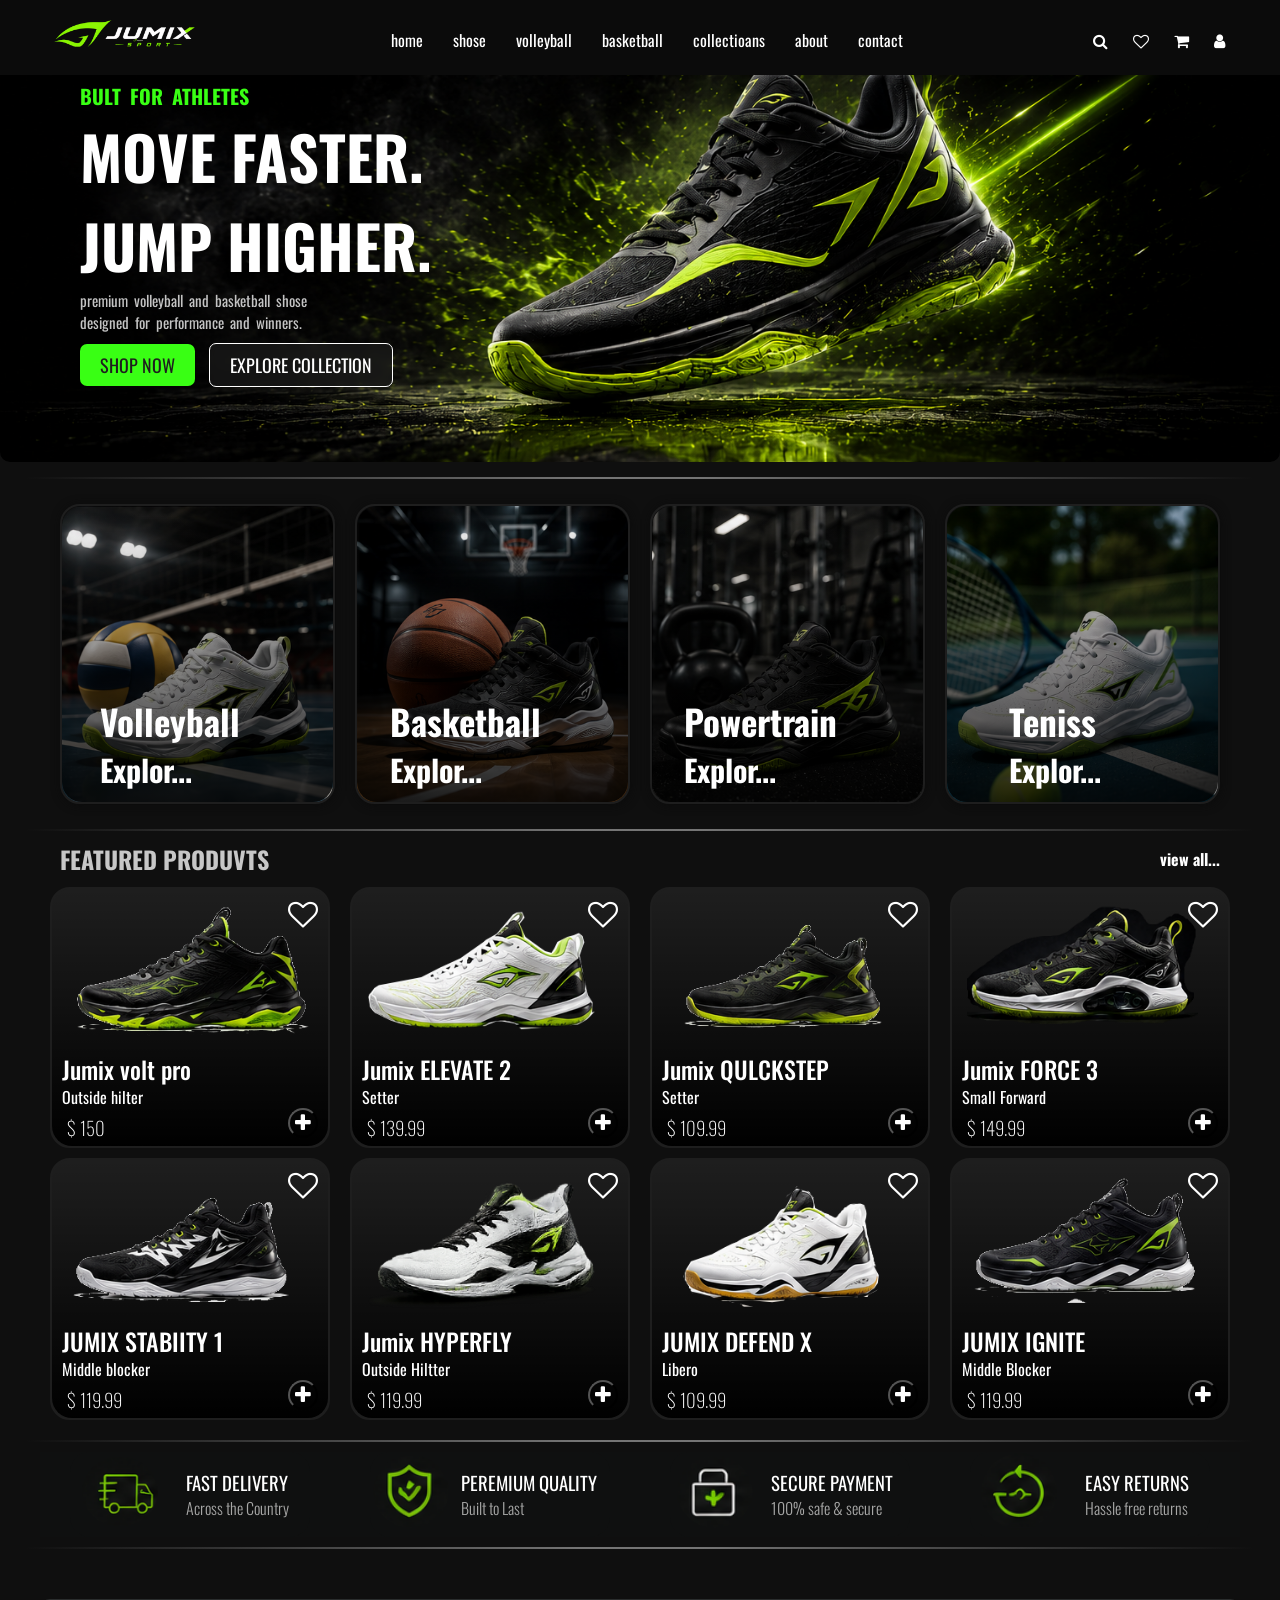
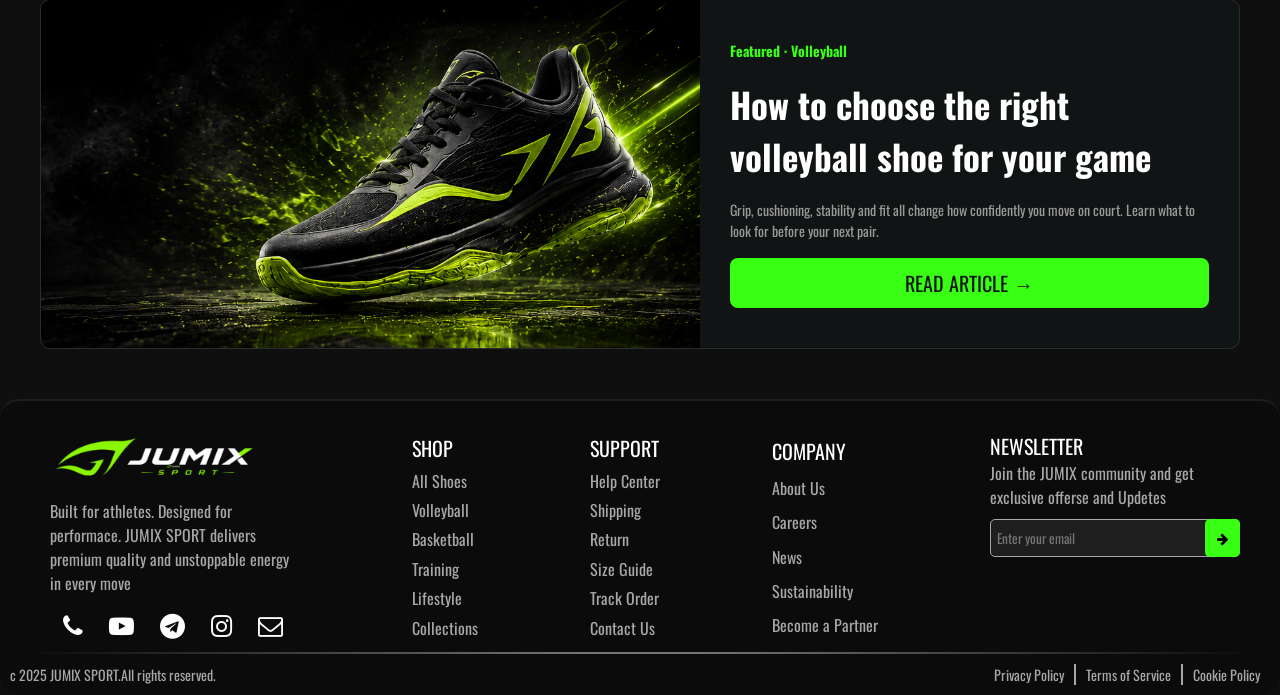
==== index.html @ 7a7849f2 "add-products-section" ====
<!DOCTYPE html>
<html lang="en">
<head>
    <meta charset="UTF-8">
    <meta name="viewport" content="width=device-width, initial-scale=1.0">
    <title>jumix sport pro</title>
    <!-- start font text import  -->
     <link rel="preconnect" href="https://fonts.googleapis.com">
    <link rel="preconnect" href="https://fonts.gstatic.com" crossorigin>
    <link href="https://fonts.googleapis.com/css2?family=Luckiest+Guy&family=Oswald:wght@200..700&family=Yusei+Magic&display=swap" rel="stylesheet">
     <!-- end font text import  -->
    <link rel="stylesheet" href="assest/css/main.css">
    <!-- start font icon import  -->
    <link rel="stylesheet" href="https://cdnjs.cloudflare.com/ajax/libs/font-awesome/4.7.0/css/font-awesome.min.css">
    <link rel="stylesheet" href="assest/css/main.css">
    
    <!-- end font text import  -->
</head>
<body>
    <!-- nav bar tag start => -->
    <nav class="main-nav-head">
        <div class="main-nav-header">
            <div class="nav-main-logo"><img class="img-res" src="assest/img/lego-header-site.png" alt="logo-jumix-sport"></div>
            <div class="nav-bar">
                <ul>
                    <li><a href="">home</a></li>
                    <li><a href="">shose</a></li>
                    <li><a href="">volleyball</a></li>
                    <li><a href="">basketball</a></li>
                    <li><a href="">collectioans</a></li>
                    <li><a href="">about</a></li>
                    <li><a href="">contact</a></li>
                </ul>
            </div>
            <div class="search-input">
                <label for="searh-input-m">
                <i class="fa fa-search" aria-hidden="true"></i>
                <input type="search" placeholder="search..." id="searh-input-m">
                </label>
            </div>
            <div  class="nav-icon">
                <ul>
                    <li class="search-icon-nav"><a href="javascript:void(0);" onclick="click_search();"><i class="fa fa-search" aria-hidden="true"></i></a>
                    <div id="search-icon-nav-div" class="search-input-icon">
                        <label for="searh-input-icon">
                        <i class="fa fa-search" aria-hidden="true"></i>
                        <input type="search" placeholder="search..." id="searh-input-icon">
                        </label>
                    </div>
                    </li>
                    <li><a href=""><i class="fa fa-heart-o" aria-hidden="true"></i></a></li>
                    <li><a href=""><i class="fa fa-shopping-cart" aria-hidden="true"></i></a></li>
                    <li><a href=""><i class="fa fa-user" aria-hidden="true"></i></a></li>
                    <li class="menu-res"><a id="btn-nav" onclick="click_menu();"  href="javascript:void(0);"><i class="fa fa-bars" aria-hidden="true"></i></a>
                        <ul id="nav-bar-menu" class="menu-respon-m ">
                            <li><a href="">home</a></li>
                            <li><a href="">shose</a></li>
                            <li><a href="">volleyball</a></li>
                            <li><a href="">basketball</a></li>
                            <li><a href="">collectioans</a></li>
                            <li><a href="">about</a></li>
                            <li><a href="">contact</a></li>
                        </ul>
                    </li>
                </ul>
            </div>
        </div>
    </nav>
    <!-- <= end nav bar tag -->
    <!-- header main start => -->
     <header>
        <figure class="header-main">
            <img src="assest/img/header.png" class="img-header" alt="heder site">
            <div class="title-header">
                <h5>BULT FOR ATHLETES</h5>
                <h2>MOVE FASTER.</h2>
                <h2>JUMP HIGHER.</h2>
                <h6>premium volleyball and basketball shose <br>
                 designed for performance and winners.</h6>
                 <button class="button-m">SHOP NOW</button>
                 <button class="button-c">EXPLORE COLLECTION</button>   
            </div>
        </figure>
     </header>
   <!-- <= end header main tag  -->
    <div>
        <div class="line-section"></div>
    </div>
     <!-- main section start => -->
      <section class="cards-row-type">
        <figure class="card">
            <img class="img-res card-img" src="assest/img/volley-card.png" alt="">
            <div class="filter-card"></div>
            <div class="card-title">
                <h3>volleyball</h3>
                <h4>Explor... </h4>

            </div>
        </figure>
        <figure class="card">
            <img class="img-res card-img" src="assest/img/basket-card.png" alt="">
            <div class="filter-card"></div>
            <div class="card-title">
                <h3>basketball</h3>
                <h4>Explor... </h4>
            </div>
        </figure>
        <figure class="card">
            <img class="img-res card-img" src="assest/img/body-card.png" alt="">
            <div class="filter-card"></div>
            <div class="card-title">
                <h3>powertrain</h3>
                <h4>Explor... </h4>

            </div>
        </figure>   
        <figure class="card">
            <img class="img-res card-img" src="assest/img/tenis-card.png" alt="">
            <div class="filter-card"></div>
            <div class="card-title">
                <h3>teniss</h3>
                <h4>Explor... </h4>

            </div>
        </figure>     
      </section>
   <!-- <= end  main section tag  -->
    <div>
        <div class="line-section"></div>
    </div>
    <!-- poroduckt section start => -->
     <div class="header-nav-produkts">
        <h2>FEATURED PRODUVTS</h2>
        <h4><a href="product.html">view all...</a></h4>
     </div>
    <section class="cards-row-poroduckt">
        <div class="card-porodukt">
            <div class="filter-card-poroduct"></div>
            <div class="card-porodukt-img"><img class="img-res" src="assest/img/shose-2.png" alt=""></div>
            <button class="love-porodukt" id="favorit-btn"><i id="icon-favorit" class="fa fa-heart-o" aria-hidden="true"></i></button>
            <h2 class="name-porodukt">Jumix volt pro</h2>
            <h4 class="type-porodukt">Outside hilter</h4>
            <h3 class="price-porodukt">$150</h3>
            <button class="add-shop"><i class="fa fa-plus" aria-hidden="true"></i></button>
        </div>
        <div class="card-porodukt">
            <div class="filter-card-poroduct"></div>
            <div class="card-porodukt-img"><img class="img-res" src="assest/img/shose-3.png" alt=""></div>
            <button class="love-porodukt" id="favorit-btn1"><i id="icon-favorit1" class="fa fa-heart-o" aria-hidden="true"></i></button>
            <h2 class="name-porodukt">Jumix ELEVATE 2</h2>
            <h4 class="type-porodukt">Setter</h4>
            <h3 class="price-porodukt">$139.99</h3>
            <button class="add-shop"><i class="fa fa-plus" aria-hidden="true"></i></button>
        </div>
        <div class="card-porodukt">
            <div class="filter-card-poroduct"></div>
            <div class="card-porodukt-img"><img class="img-res" src="assest/img/shose-4.png" alt=""></div>
            <button class="love-porodukt" id="favorit-btn2"><i id="icon-favorit2" class="fa fa-heart-o" aria-hidden="true"></i></button>
            <h2 class="name-porodukt">Jumix QULCKSTEP</h2>
            <h4 class="type-porodukt">Setter</h4>
            <h3 class="price-porodukt">$109.99</h3>
            <button class="add-shop"><i class="fa fa-plus" aria-hidden="true"></i></button>
        </div>
        <div class="card-porodukt">
            <div class="filter-card-poroduct"></div>
            <div class="card-porodukt-img"><img class="img-res" src="assest/img/shose-6.png" alt=""></div>
            <button class="love-porodukt" id="favorit-btn3"><i id="icon-favorit3" class="fa fa-heart-o" aria-hidden="true"></i></button>
            <h2 class="name-porodukt">Jumix FORCE 3</h2>
            <h4 class="type-porodukt">Small Forward</h4>
            <h3 class="price-porodukt">$149.99</h3>
            <button class="add-shop"><i class="fa fa-plus" aria-hidden="true"></i></button>
        </div>
    </section>
    <section class="cards-row-poroduckt">
            <div class="card-porodukt">
            <div class="filter-card-poroduct"></div>
            <div class="card-porodukt-img"><img class="img-res" src="assest/img/shose-8.png" alt=""></div>
            <button class="love-porodukt" id="favorit-btn4"><i id="icon-favorit4" class="fa fa-heart-o" aria-hidden="true"></i></button>
            <h2 class="name-porodukt">JUMIX STABIITY 1</h2>
            <h4 class="type-porodukt">Middle blocker</h4>
            <h3 class="price-porodukt">$119.99</h3>
            <button class="add-shop"><i class="fa fa-plus" aria-hidden="true"></i></button>
        </div>
        <div class="card-porodukt">
            <div class="filter-card-poroduct"></div>
            <div class="card-porodukt-img"><img class="img-res" src="assest/img/shose-9.png" alt=""></div>
            <button class="love-porodukt" id="favorit-btn5"><i id="icon-favorit5" class="fa fa-heart-o" aria-hidden="true"></i></button>
            <h2 class="name-porodukt">Jumix HYPERFLY </h2>
            <h4 class="type-porodukt">Outside Hiltter</h4>
            <h3 class="price-porodukt">$119.99</h3>
            <button class="add-shop"><i class="fa fa-plus" aria-hidden="true"></i></button>
        </div>
        <div class="card-porodukt">
            <div class="filter-card-poroduct"></div>
            <div class="card-porodukt-img"><img class="img-res" src="assest/img/shose-10.png" alt=""></div>
            <button class="love-porodukt" id="favorit-btn6"><i id="icon-favorit6" class="fa fa-heart-o" aria-hidden="true"></i></button>
            <h2 class="name-porodukt">JUMIX DEFEND X</h2>
            <h4 class="type-porodukt">Libero</h4>
            <h3 class="price-porodukt">$109.99</h3>
            <button class="add-shop"><i class="fa fa-plus" aria-hidden="true"></i></button>
        </div>
        <div class="card-porodukt">
            <div class="filter-card-poroduct"></div>
            <div class="card-porodukt-img"><img class="img-res" src="assest/img/shose-5.png" alt=""></div>
            <button id="favorit-btn7" class="love-porodukt"><i id="icon-favorit7" class="fa fa-heart-o" aria-hidden="true"></i></button>
            <h2 class="name-porodukt">JUMIX IGNITE</h2>
            <h4 class="type-porodukt">Middle Blocker</h4>
            <h3 class="price-porodukt">$119.99</h3>
            <button class="add-shop"><i class="fa fa-plus" aria-hidden="true"></i></button>
        </div>
    </section>
    <!-- <= end  poroduckt section tag  -->
    <div>
        <div class="line-section"></div>
    </div>
        <!-- send about section start => -->
         <section class="send-about">
            <div class="send-about-row">
                <div class="send-about-item">
                    <div class="img-send-about">
                        <img  class="car img-res" src="assest/img/item-1.png" alt="">
                    </div>
                    <div>
                        <h3>FAST DELIVERY</h3>
                        <p>Across the Country</p>
                    </div>
                </div>
                <div class="send-about-item">
                    <div class="img-send-about">
                        <img class="quality img-res" src="assest/img/item-2.png" alt="">
                    </div>
                    <div>
                        <h3>PEREMIUM QUALITY</h3>
                        <p>Built to Last</p>
                    </div>
                </div>
                <div class="send-about-item">
                    <div class="img-send-about">
                        <img class="louck img-res" src="assest/img/item-3.png" alt="">
                    </div>
                    <div>
                        <h3>SECURE PAYMENT</h3>
                        <p>100% safe & secure</p>
                    </div>
                </div>
                <div class="send-about-item">
                    <div class="img-send-about">
                        <img class="return img-res" src="assest/img/item-4.png" alt="">
                    </div>
                    <div>
                        <h3>EASY RETURNS</h3>
                        <p>Hassle free returns</p>
                    </div>
                </div>
            </div>
         </section>
     <!-- <= send abut  footer section tag  -->
    <div>
        <div class="line-section"></div>
    </div>
    <!-- //////////////////////////////// -->
     <div class="main-banner-art">
        <img src="assest/img/header.png" alt="">
        <div class="title-mba">
            <h3>Featured · Volleyball</h3>
            <h2>How to choose the right volleyball shoe for your game</h2>
            <p>Grip, cushioning, stability and fit all change how confidently you move on court. Learn what to look for before your next pair.</p>
            <button>READ ARTICLE →</button>
        </div>
    </div>
    <!-- footer section start => -->
    <footer class="footer">
        <div class="main-footer">
            <div class="call-me">
                <div class="title">
                    <h3>NEWSLETTER</h3>
                    <p>Join the JUMIX community and get exclusive offerse and Updetes</p>
                </div>
                <div class="emsil-user">
                    
                    
                    <input class="input-email" type="email" placeholder="  Enter your email">
                <button class="btn-send-mail"><i class="fa fa-arrow-right" aria-hidden="true"></i></button>
                </div>
            </div>
            <ul class="link-footer">
                <li><h4>COMPANY</h4></li>
                <li><p><a href="">About Us</a></p></li>
                <li><p><a href="">Careers</a></p></li>
                <li><p><a href="">News</a></p></li>
                <li><p><a href="">Sustainability</a></p></li>
                <li><p><a href="">Become a Partner</a></p></li>
            </ul>
            <ul class="link-footer">
                <li><h4>SUPPORT</h4></li>
                <li><p><a href="">Help Center</a></p></li>
                <li><p><a href="">Shipping</a></p></li>
                <li><p><a href="">Return</a></p></li>
                <li><p><a href="">Size Guide</a></p></li>
                <li><p><a href="">Track Order</a></p></li>
                <li><p><a href="">Contact Us</a></p></li>
            </ul>
            <ul class="link-footer">
               <li> <h4>SHOP</h4></li>
                <li><p><a href="">All Shoes</a></p></li>
                <li><p><a href="">Volleyball</a></p></li>
                <li><p><a href="">Basketball</a></p></li>
                <li><p><a href="">Training</a></p></li>
                <li><p><a href="">Lifestyle</a></p></li>
                <li><p><a href="">Collections</a></p></li>
            </ul>
            <div class="about-us">
                <div class="logo-img"><img class="img-res" src="assest/img/lego-header-site.png" alt=""></div>
                <div class="discription">
                    <p>Built for athletes. Designed for performace. JUMIX SPORT delivers premium quality and unstoppable energy in every move</p>
                </div>
                <ul class="icon-contact">
                    <li><a id="email-icon" href=""><i class="fa fa-envelope-o" aria-hidden="true"></i></a></li>
                    <li><a id="instagram-icon"  href=""><i class="fa fa-instagram" aria-hidden="true"></i></a></li>
                    <li><a id="telegram-icon"  href=""><i class="fa fa-telegram" aria-hidden="true"></i></a></li>
                    <li><a  id="youtube-icon" href=""><i class="fa fa-youtube-play" aria-hidden="true"></i></a></li>
                    <li><a id="phone-icon"  href=""><i class="fa fa-phone" aria-hidden="true"></i></a></li>
                </ul>
            </div>
            </div>
            <div>
                <div class="line-section"></div>
            </div>
            <div class="b-footer">
                <div class="foot-mo">
                    <h6>c 2025 JUMIX SPORT.All rights reserved.</h6>
                </div>
                <ul class="foot-tozi">
                    <li>Privacy Policy</li>
                    <li>Terms of Service</li>
                    <li>Cookie Policy</li>
                </ul>
            </div>
    </footer>
     <!-- <= end  footer section tag  -->
    <script src="assest/js/java.js"></script>
</body>
</html>
---- assest/css/main.css ----
@import url(nav-main.css);
@import url("header-main.css");
@import url("section-card-type.css");
@import url("section-poroduct.css");
@import url("about-section.css");
@import url("footer.css");
@import url("product.css");
@import url(articles.css);
@import url('https://fonts.googleapis.com/css2?family=Oswald:wght@300;400;500;600;700&display=swap');
@font-face {
  font-family: "Oswald", sans-serif;
  font-optical-sizing: auto;
  font-weight: normal;
  font-style: normal;
}

:root{
    --green:#39ff14;

    --green-text:#7ec303;
    --black:#0b0b0b;
    --gray:#1e1e1e;
    --gray-text:#a7a7a6;
    --back-gray:#0f1010;
    --whait:#ffff;
    --back-g:#131212;
}
*{
    font-family: "Oswald";
    padding: 0;
    margin: 0;
    box-sizing: border-box;
    list-style: none;
}
a{
    text-decoration: none;
    color: var(--whait);
}
body{
    background-color: #0f0f0f;
}
.img-res{
    width: 100%;
    height: auto;
}
.line-section{
    margin:10px  auto;
    width: 96vw;
    height: 2px;
background: #8c8c8c;
background: radial-gradient(circle, rgba(140, 140, 140, 0.81) 10%, rgba(255, 255, 255, 0) 100%);
}
/* //////////////////////////////////////// */
.main-banner-art{
    display: flex;
    width: 100%;
    height: 350px;
    max-width: 1200px;
    margin: 50px auto;
    border-radius: 10px;
    border: 1px solid var(--line);
    overflow: hidden;
    background-color: var(--plan3);
    img{
        object-fit: cover;
        width: 55%;
        height: 100%;
    }
    .title-mba{
        width: 100%;
        height: 100%;
        padding: 40px 30px;
        display: flex;
        flex-direction: column;
        justify-content: space-between;
        h3{
            color: var(--green);
            font-size: 14px;

        }
        h2{
            font-size: 35px;
            color:var(--white);

        }
        p{
            color: var(--muted);
            font-size: 14px;
        }
        button{
            color: var(--plan3);
            background-color: var(--green);
            font-size: 20px;
            border-radius:8px;
            border: none;
            padding: 10px;
        }
    }
}
/* /////////////////////////////////////////////// */
---- assest/css/main.css ----
@import url(nav-main.css);
@import url("header-main.css");
@import url("section-card-type.css");
@import url("section-poroduct.css");
@import url("about-section.css");
@import url("footer.css");
@import url("product.css");
@import url(articles.css);
@import url('https://fonts.googleapis.com/css2?family=Oswald:wght@300;400;500;600;700&display=swap');
@font-face {
  font-family: "Oswald", sans-serif;
  font-optical-sizing: auto;
  font-weight: normal;
  font-style: normal;
}

:root{
    --green:#39ff14;

    --green-text:#7ec303;
    --black:#0b0b0b;
    --gray:#1e1e1e;
    --gray-text:#a7a7a6;
    --back-gray:#0f1010;
    --whait:#ffff;
    --back-g:#131212;
}
*{
    font-family: "Oswald";
    padding: 0;
    margin: 0;
    box-sizing: border-box;
    list-style: none;
}
a{
    text-decoration: none;
    color: var(--whait);
}
body{
    background-color: #0f0f0f;
}
.img-res{
    width: 100%;
    height: auto;
}
.line-section{
    margin:10px  auto;
    width: 96vw;
    height: 2px;
background: #8c8c8c;
background: radial-gradient(circle, rgba(140, 140, 140, 0.81) 10%, rgba(255, 255, 255, 0) 100%);
}
/* //////////////////////////////////////// */
.main-banner-art{
    display: flex;
    width: 100%;
    height: 350px;
    max-width: 1200px;
    margin: 50px auto;
    border-radius: 10px;
    border: 1px solid var(--line);
    overflow: hidden;
    background-color: var(--plan3);
    img{
        object-fit: cover;
        width: 55%;
        height: 100%;
    }
    .title-mba{
        width: 100%;
        height: 100%;
        padding: 40px 30px;
        display: flex;
        flex-direction: column;
        justify-content: space-between;
        h3{
            color: var(--green);
            font-size: 14px;

        }
        h2{
            font-size: 35px;
            color:var(--white);

        }
        p{
            color: var(--muted);
            font-size: 14px;
        }
        button{
            color: var(--plan3);
            background-color: var(--green);
            font-size: 20px;
            border-radius:8px;
            border: none;
            padding: 10px;
        }
    }
}
/* /////////////////////////////////////////////// */
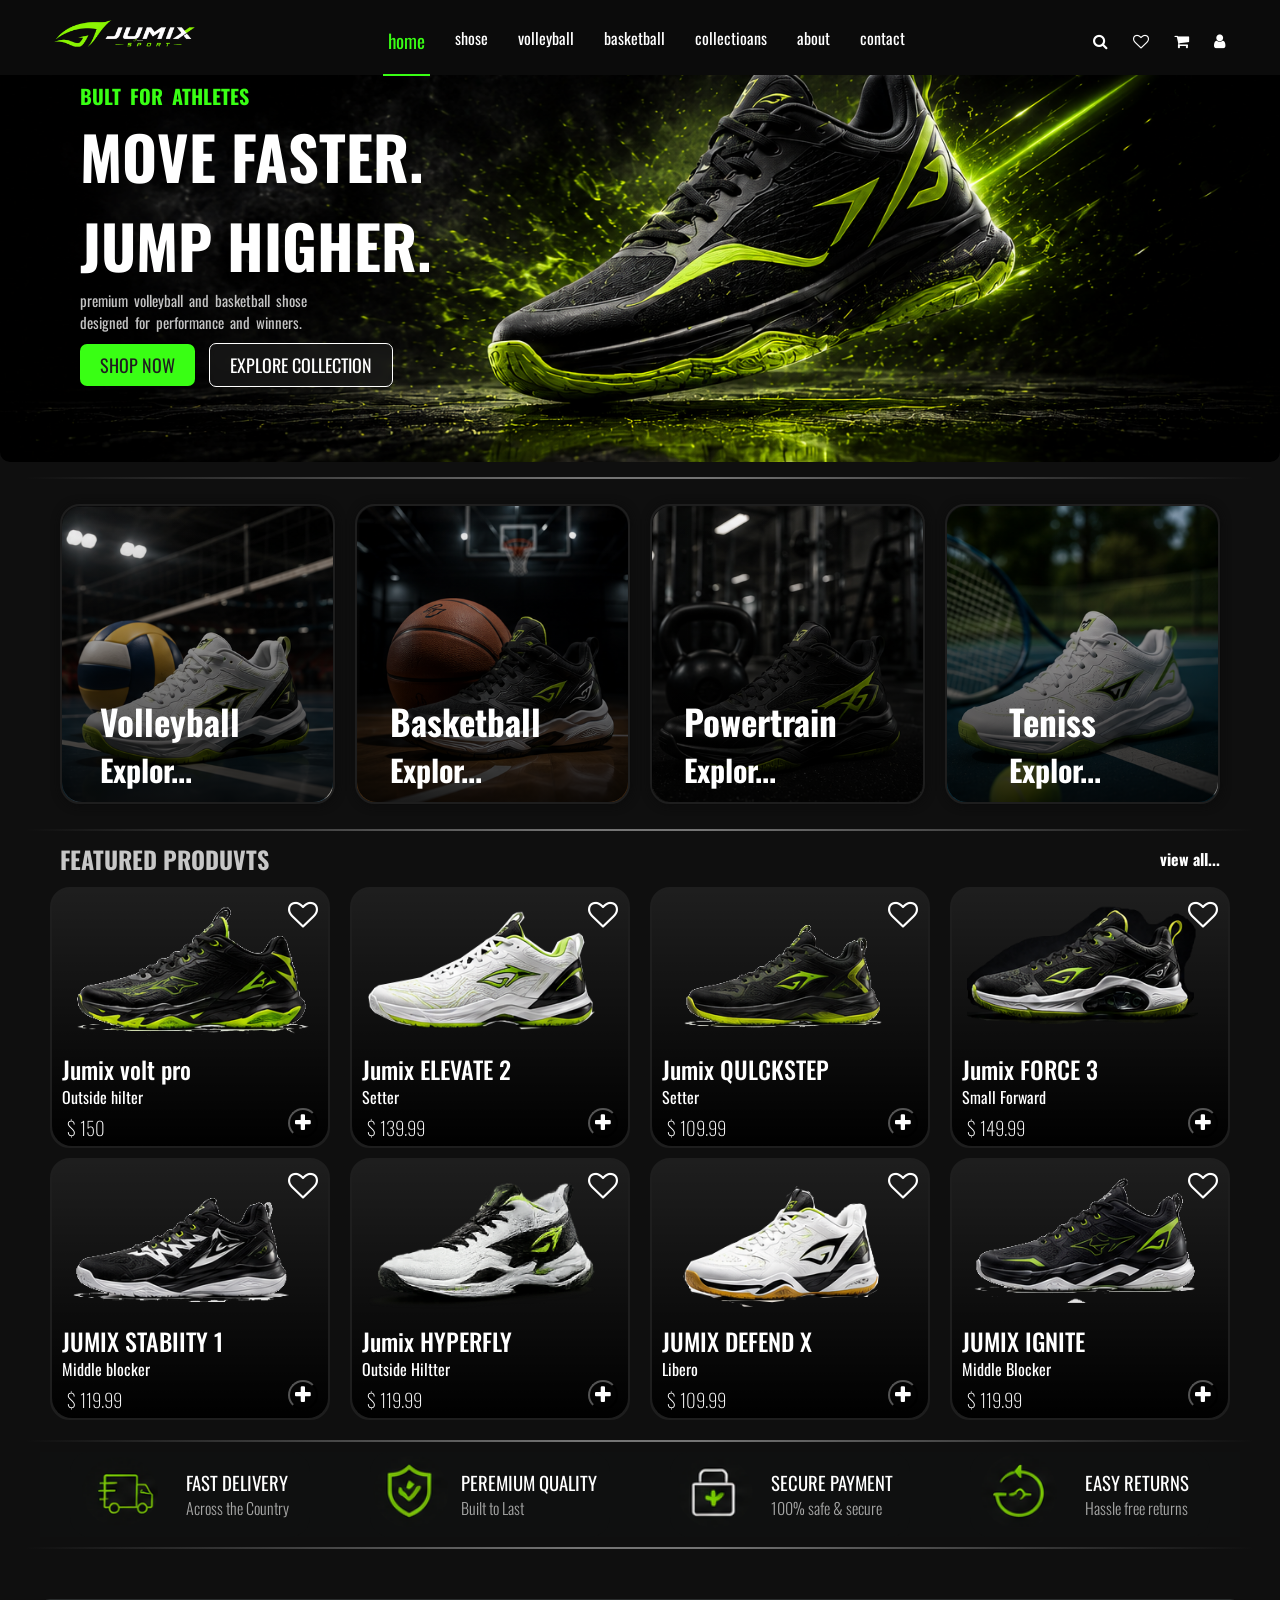
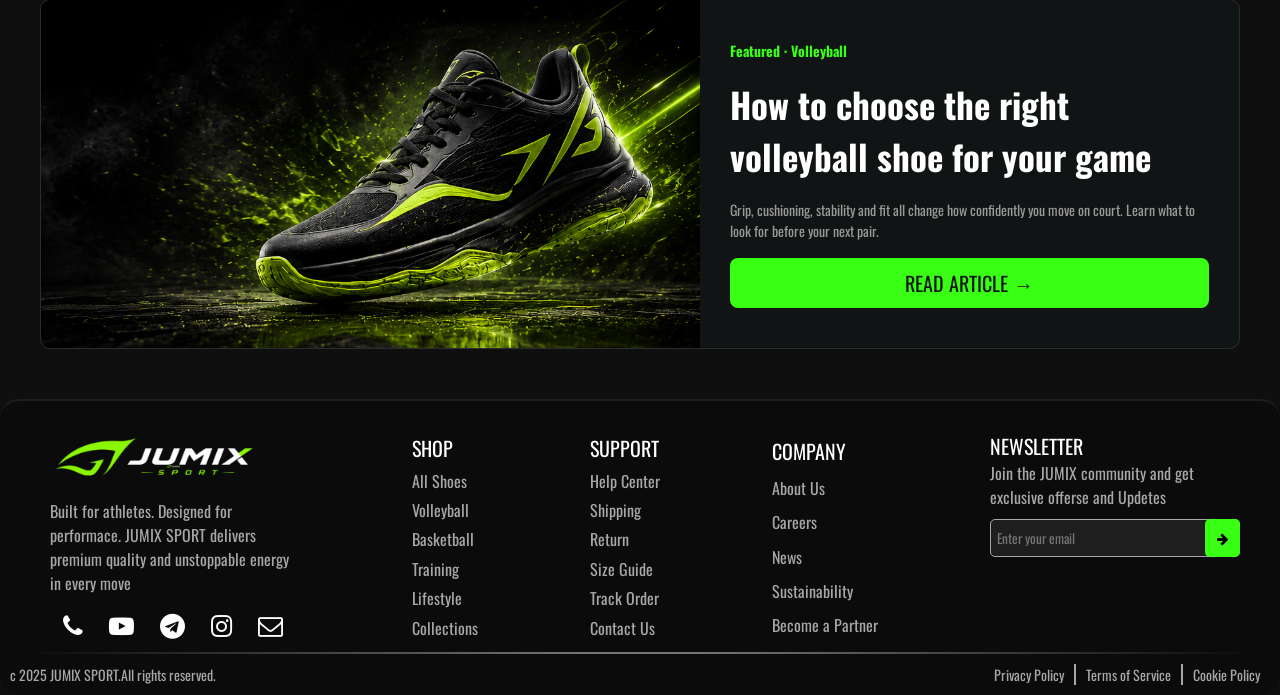
==== commit f48e899a: "add-header-script" ====
--- a/index.html
+++ b/index.html
@@ -23,13 +23,13 @@
             <div class="nav-main-logo"><img class="img-res" src="assest/img/lego-header-site.png" alt="logo-jumix-sport"></div>
             <div class="nav-bar">
                 <ul>
-                    <li><a href="">home</a></li>
-                    <li><a href="">shose</a></li>
-                    <li><a href="">volleyball</a></li>
-                    <li><a href="">basketball</a></li>
-                    <li><a href="">collectioans</a></li>
-                    <li><a href="">about</a></li>
-                    <li><a href="">contact</a></li>
+                    <li><a data-id-move="home" data-state="link" data-file="home"  href="">home</a></li>
+                    <li><a data-id-move="shose"   data-state="link" data-file="shose" href="">shose</a></li>
+                    <li><a data-id-move="volly"  data-state="link" data-file="volleyball" href="">volleyball</a></li>
+                    <li><a data-id-move="basket"  data-state="link" data-file="basketball" href="">basketball</a></li>
+                    <li><a data-id-move="collect"  data-state="link" data-file="collectioans" href="">collectioans</a></li>
+                    <li><a data-id-move="about"  data-state="link" data-file="about" href="">about</a></li>
+                    <li><a data-id-move="contact"  data-state="link" data-file="contact" href="">contact</a></li>
                 </ul>
             </div>
             <div class="search-input">
@@ -48,18 +48,18 @@
                         </label>
                     </div>
                     </li>
-                    <li><a href=""><i class="fa fa-heart-o" aria-hidden="true"></i></a></li>
-                    <li><a href=""><i class="fa fa-shopping-cart" aria-hidden="true"></i></a></li>
-                    <li><a href=""><i class="fa fa-user" aria-hidden="true"></i></a></li>
-                    <li class="menu-res"><a id="btn-nav" onclick="click_menu();"  href="javascript:void(0);"><i class="fa fa-bars" aria-hidden="true"></i></a>
-                        <ul id="nav-bar-menu" class="menu-respon-m ">
-                            <li><a href="">home</a></li>
-                            <li><a href="">shose</a></li>
-                            <li><a href="">volleyball</a></li>
-                            <li><a href="">basketball</a></li>
-                            <li><a href="">collectioans</a></li>
-                            <li><a href="">about</a></li>
-                            <li><a href="">contact</a></li>
+                    <li><a data-state="link" data-id-move="love" href=""><i data-state="link" data-id-move="love" class="fa fa-heart-o" aria-hidden="true"></i></a></li>
+                    <li><a data-state="link" data-id-move="cart" href=""><i data-state="link" data-id-move="cart" class="fa fa-shopping-cart" aria-hidden="true"></i></a></li>
+                    <li><a data-state="link" data-id-move="login" href=""><i data-state="link" data-id-move="login" class="fa fa-user" aria-hidden="true"></i></a></li>
+                    <li class="menu-res" ><a id="btn-nav" data-state="menuResponsive" href="#"><i class="fa fa-bars" data-state="menuResponsive" aria-hidden="true"></i></a>
+                        <ul id="nav-bar-menu" class="menu-respon-m menu-respon-m-hidden">
+                            <li><a data-id-move="home"  data-state="link" href="" data-file="home">home</a></li>
+                            <li><a data-id-move="shose"  data-state="link" href=""data-file="shose">shose</a></li>
+                            <li><a data-id-move="volly"  data-state="link" href="" data-file="volleyball">volleyball</a></li>
+                            <li><a data-id-move="basket"  data-state="link" href="" data-file="basketball">basketball</a></li>
+                            <li><a data-id-move="collect" data-state="link"  href="" data-file="collectioans">collectioans</a></li>
+                            <li><a data-id-move="about" data-state="link"  href="" data-file="about">about</a></li>
+                            <li><a data-idmove="contact" data-state="link"  href="" data-file="contact">contact</a></li>
                         </ul>
                     </li>
                 </ul>
@@ -339,5 +339,6 @@
     </footer>
      <!-- <= end  footer section tag  -->
     <script src="assest/js/java.js"></script>
+    <script src="assest/js/header-nav.js"></script>
 </body>
 </html>
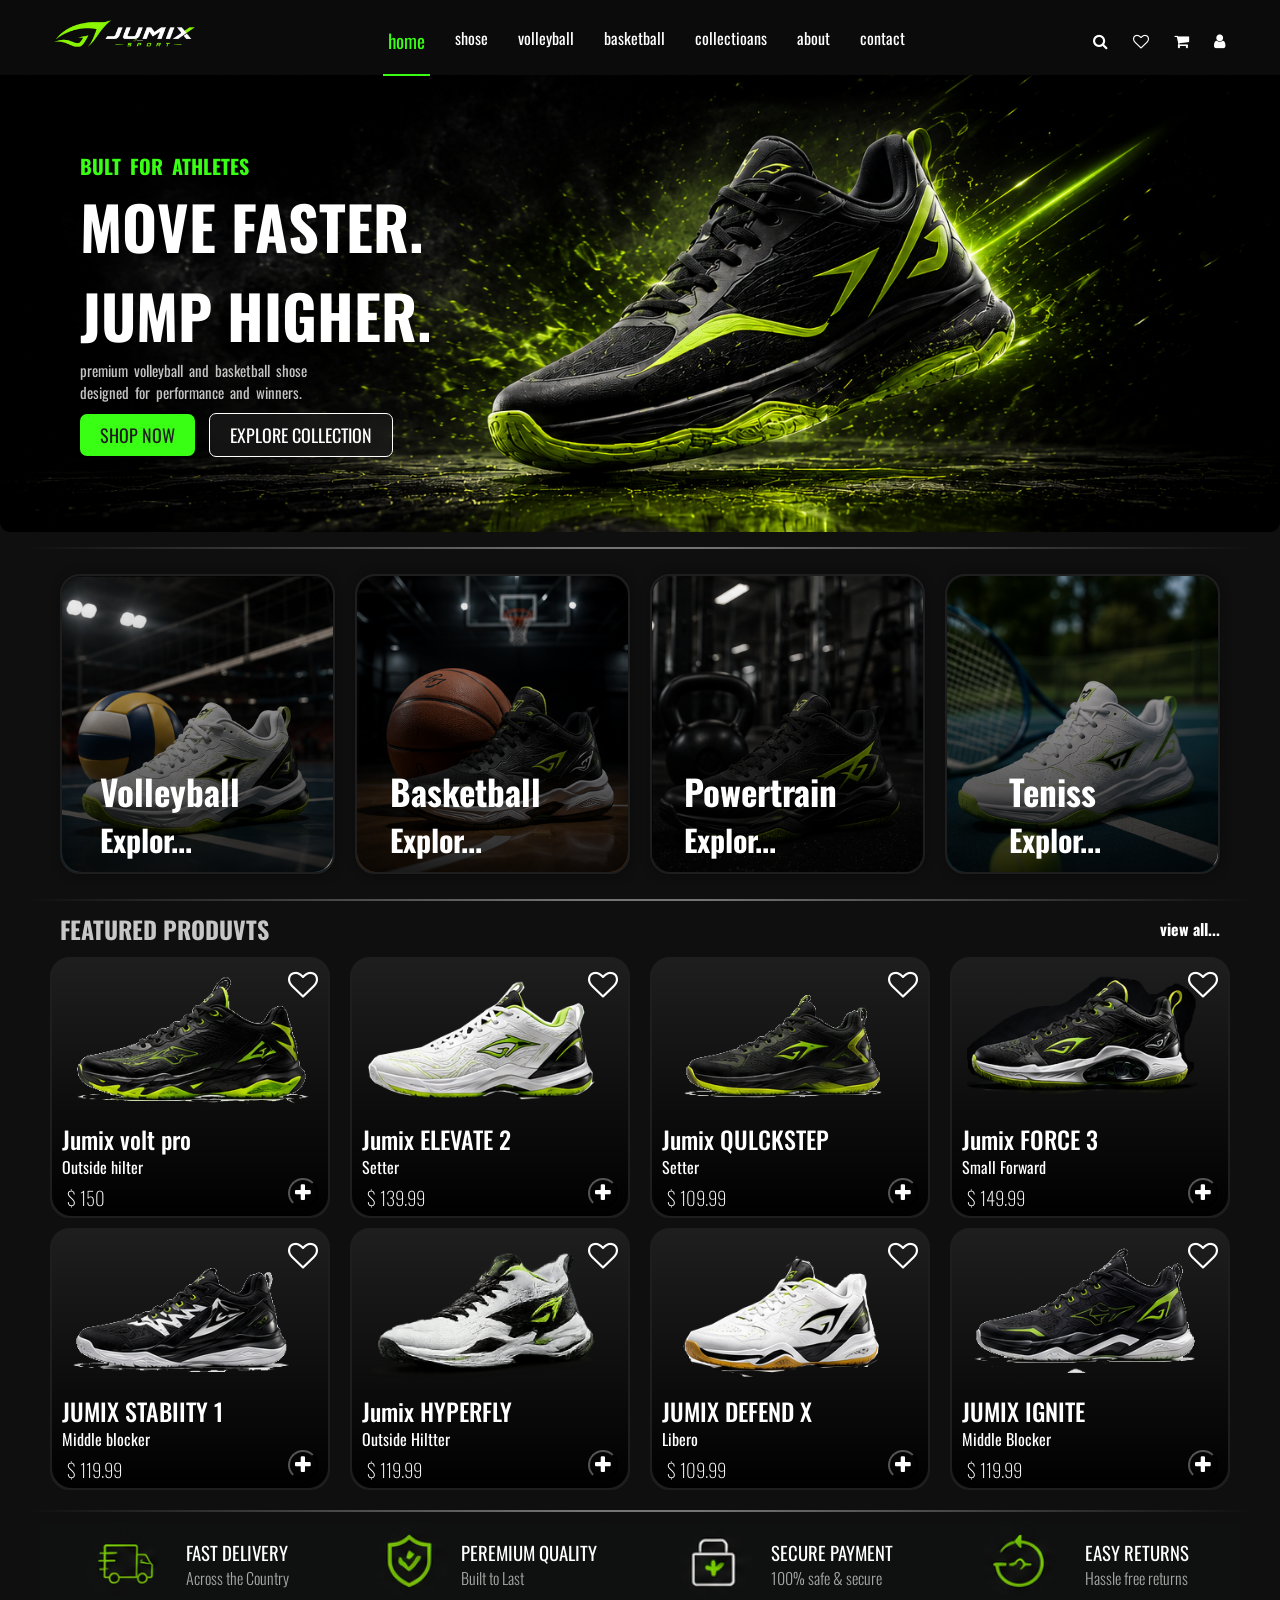
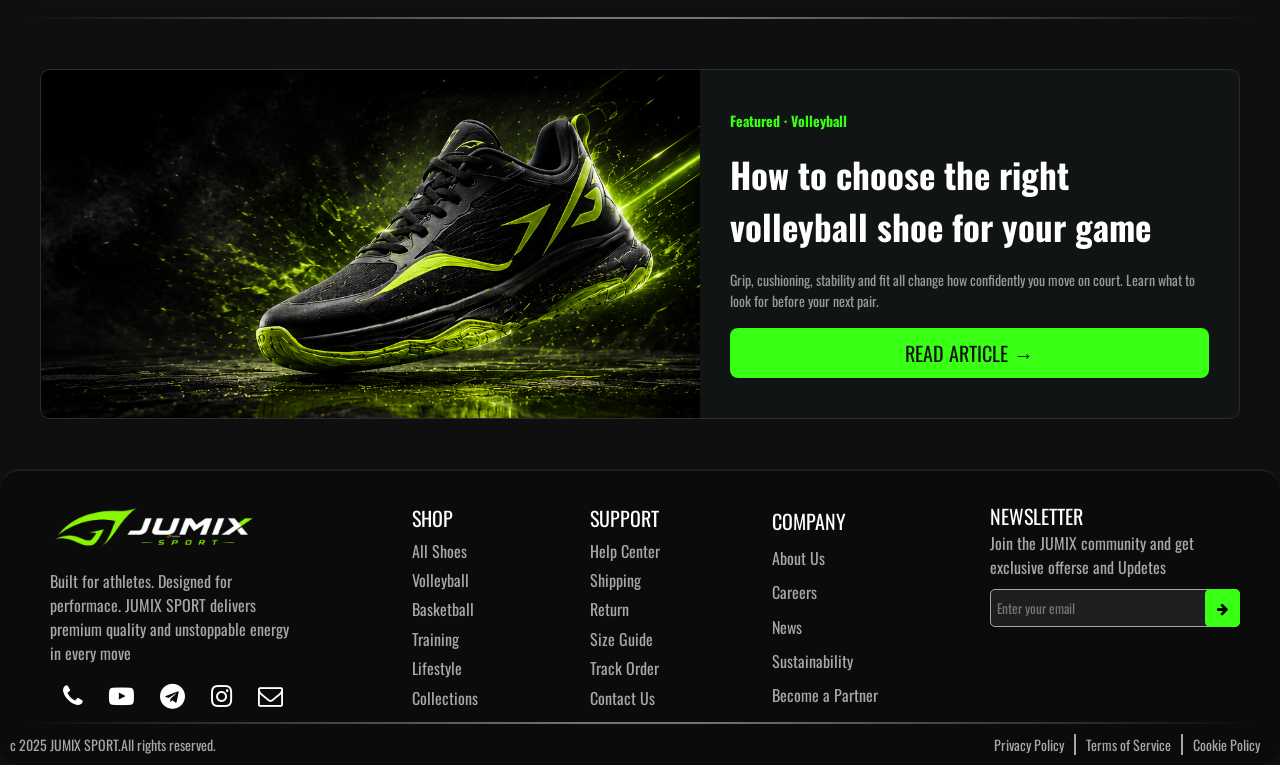
==== commit 7c2ab053: "add-headerAndFooter-mudol" ====
--- a/index.html
+++ b/index.html
@@ -17,56 +17,9 @@
     <!-- end font text import  -->
 </head>
 <body>
-    <!-- nav bar tag start => -->
-    <nav class="main-nav-head">
-        <div class="main-nav-header">
-            <div class="nav-main-logo"><img class="img-res" src="assest/img/lego-header-site.png" alt="logo-jumix-sport"></div>
-            <div class="nav-bar">
-                <ul>
-                    <li><a data-id-move="home" data-state="link" data-file="home"  href="">home</a></li>
-                    <li><a data-id-move="shose"   data-state="link" data-file="shose" href="">shose</a></li>
-                    <li><a data-id-move="volly"  data-state="link" data-file="volleyball" href="">volleyball</a></li>
-                    <li><a data-id-move="basket"  data-state="link" data-file="basketball" href="">basketball</a></li>
-                    <li><a data-id-move="collect"  data-state="link" data-file="collectioans" href="">collectioans</a></li>
-                    <li><a data-id-move="about"  data-state="link" data-file="about" href="">about</a></li>
-                    <li><a data-id-move="contact"  data-state="link" data-file="contact" href="">contact</a></li>
-                </ul>
-            </div>
-            <div class="search-input">
-                <label for="searh-input-m">
-                <i class="fa fa-search" aria-hidden="true"></i>
-                <input type="search" placeholder="search..." id="searh-input-m">
-                </label>
-            </div>
-            <div  class="nav-icon">
-                <ul>
-                    <li class="search-icon-nav"><a href="javascript:void(0);" onclick="click_search();"><i class="fa fa-search" aria-hidden="true"></i></a>
-                    <div id="search-icon-nav-div" class="search-input-icon">
-                        <label for="searh-input-icon">
-                        <i class="fa fa-search" aria-hidden="true"></i>
-                        <input type="search" placeholder="search..." id="searh-input-icon">
-                        </label>
-                    </div>
-                    </li>
-                    <li><a data-state="link" data-id-move="love" href=""><i data-state="link" data-id-move="love" class="fa fa-heart-o" aria-hidden="true"></i></a></li>
-                    <li><a data-state="link" data-id-move="cart" href=""><i data-state="link" data-id-move="cart" class="fa fa-shopping-cart" aria-hidden="true"></i></a></li>
-                    <li><a data-state="link" data-id-move="login" href=""><i data-state="link" data-id-move="login" class="fa fa-user" aria-hidden="true"></i></a></li>
-                    <li class="menu-res" ><a id="btn-nav" data-state="menuResponsive" href="#"><i class="fa fa-bars" data-state="menuResponsive" aria-hidden="true"></i></a>
-                        <ul id="nav-bar-menu" class="menu-respon-m menu-respon-m-hidden">
-                            <li><a data-id-move="home"  data-state="link" href="" data-file="home">home</a></li>
-                            <li><a data-id-move="shose"  data-state="link" href=""data-file="shose">shose</a></li>
-                            <li><a data-id-move="volly"  data-state="link" href="" data-file="volleyball">volleyball</a></li>
-                            <li><a data-id-move="basket"  data-state="link" href="" data-file="basketball">basketball</a></li>
-                            <li><a data-id-move="collect" data-state="link"  href="" data-file="collectioans">collectioans</a></li>
-                            <li><a data-id-move="about" data-state="link"  href="" data-file="about">about</a></li>
-                            <li><a data-idmove="contact" data-state="link"  href="" data-file="contact">contact</a></li>
-                        </ul>
-                    </li>
-                </ul>
-            </div>
-        </div>
-    </nav>
-    <!-- <= end nav bar tag -->
+    <header id="header-import">
+    </header>
+    <!-- ///////////////////////// -->
     <!-- header main start => -->
      <header>
         <figure class="header-main">
@@ -339,6 +292,6 @@
     </footer>
      <!-- <= end  footer section tag  -->
     <script src="assest/js/java.js"></script>
-    <script src="assest/js/header-nav.js"></script>
+    <script type="module" src="assest/js/header-Engine.js"></script>
 </body>
 </html>
--- a/assest/css/main.css
+++ b/assest/css/main.css
@@ -97,4 +97,29 @@
         }
     }
 }
-/* /////////////////////////////////////////////// */+/* /////////////////////////////////////////////// */
+.error{
+    color:red;
+    padding: 20px;
+    width: 100%;
+    height: 100px;
+    text-align: center;
+    text-shadow: 0px 0px 20px;
+    border: 1px solid red;
+    border-radius: 10px;
+}
+
+
+
+
+/* //////////////////// */
+@media (max-width:800px) {
+    .main-banner-art{
+        flex-direction: column;
+        height: fit-content;
+        img{
+            width: 100%;
+
+        }
+    }
+}
--- a/assest/css/main.css
+++ b/assest/css/main.css
@@ -97,4 +97,29 @@
         }
     }
 }
-/* /////////////////////////////////////////////// */+/* /////////////////////////////////////////////// */
+.error{
+    color:red;
+    padding: 20px;
+    width: 100%;
+    height: 100px;
+    text-align: center;
+    text-shadow: 0px 0px 20px;
+    border: 1px solid red;
+    border-radius: 10px;
+}
+
+
+
+
+/* //////////////////// */
+@media (max-width:800px) {
+    .main-banner-art{
+        flex-direction: column;
+        height: fit-content;
+        img{
+            width: 100%;
+
+        }
+    }
+}
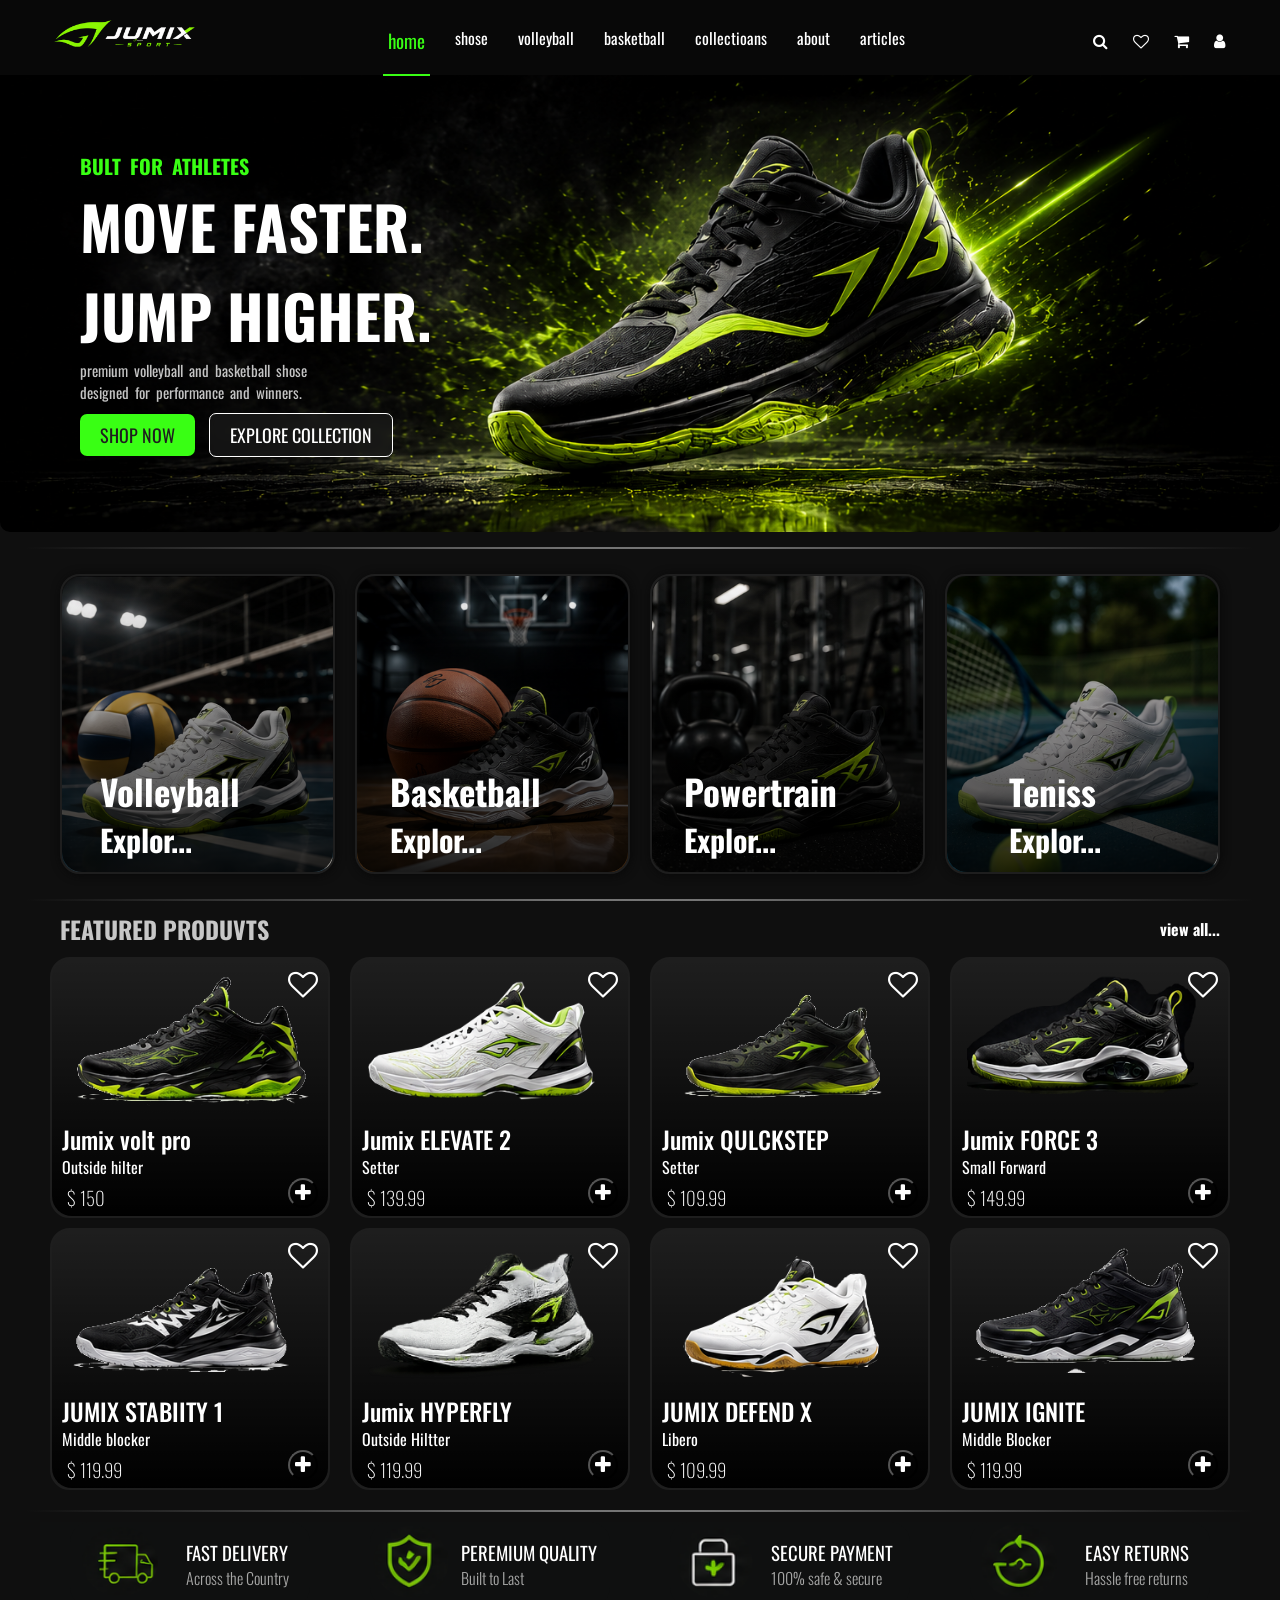
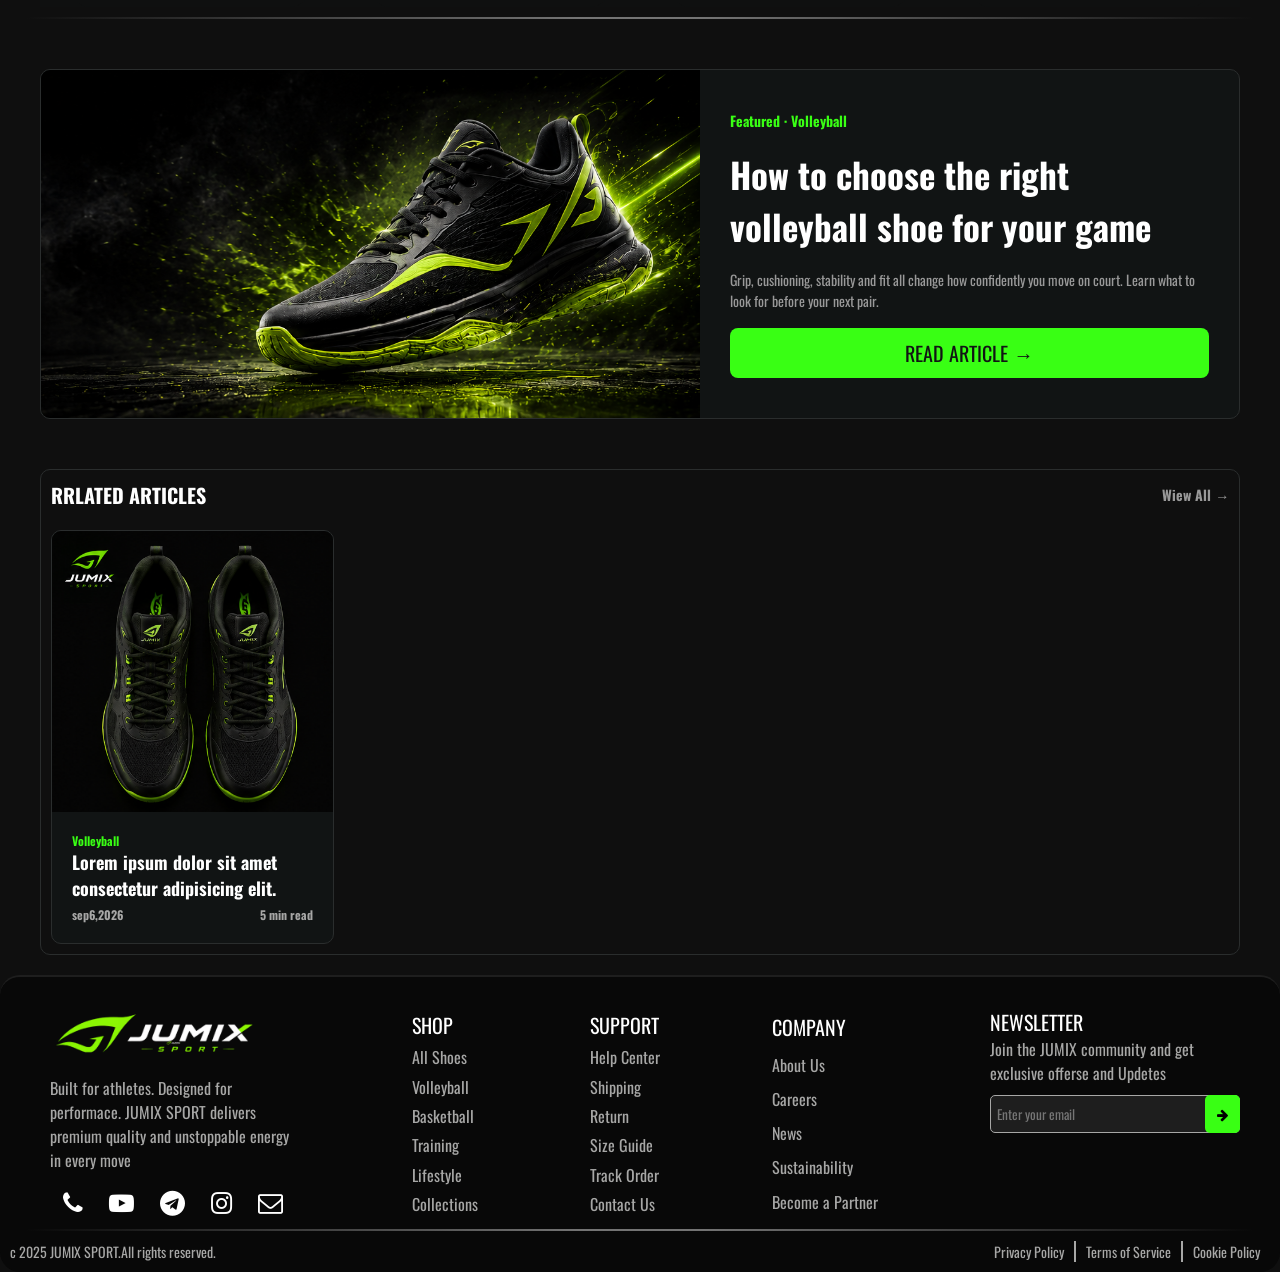
==== commit f444a06f: "fix-header-footer" ====
--- a/index.html
+++ b/index.html
@@ -221,6 +221,8 @@
             <button>READ ARTICLE →</button>
         </div>
     </div>
+    <div id="list-article-import"></div>
+
     <!-- footer section start => -->
     <footer class="footer">
         <div class="main-footer">
@@ -291,6 +293,7 @@
             </div>
     </footer>
      <!-- <= end  footer section tag  -->
+    <script type="module" src="assest/js/list-articles-engin.js"></script>
     <script src="assest/js/java.js"></script>
     <script type="module" src="assest/js/header-Engine.js"></script>
 </body>
--- a/assest/css/main.css
+++ b/assest/css/main.css
@@ -24,6 +24,7 @@
     --back-gray:#0f1010;
     --whait:#ffff;
     --back-g:#131212;
+    --green:#39ff14;--green2:#7ec303;--black:#080808;--bg:#0f1010;--panel:#151717;--panel2:#1b1d1d;--line:#2a2d2d;--muted:#999;--white:#fff;--plan3:#111414;
 }
 *{
     font-family: "Oswald";
@@ -99,6 +100,8 @@
 }
 /* /////////////////////////////////////////////// */
 .error{
+    margin: auto;
+    margin-top: 20px;
     color:red;
     padding: 20px;
     width: 100%;
@@ -108,7 +111,83 @@
     border: 1px solid red;
     border-radius: 10px;
 }
-
+/* ////////////////////////////////////////////////////////// */
+.list-article{
+    width: 98%;
+    max-width: 1200px;
+    margin: auto;
+    border:1px solid var(--line) ;
+    border-radius: 10px;
+    margin-top: 20px;
+    margin-bottom: 20px;
+    .title-list{
+        display: flex;
+        justify-content: space-between;
+        align-items: center;
+        padding: 10px;
+        h2{
+            color:var(--whait);
+            font-size: 20px;
+        }
+        h5{
+            a{
+                font-size: 14px;
+                color: var(--muted);
+
+            }
+            a:hover{
+                color: var(--green);
+            }
+        }
+    }
+    .wraper-item-list-article{
+        display: grid;
+        grid-template-columns: repeat(4 , 1fr);
+        gap: 15px;
+        padding: 10px;
+        .card-article{
+            background-color: var(--plan3);
+            overflow: hidden;
+            border: 1px solid var(--line);
+            border-radius: 10px;
+            display: flex;
+            flex-direction: column;
+            /* width: 100%; */
+            .img-title{
+                width: 100%;
+                
+                img{
+                    height: 100%;
+                    width: 100%;
+                    object-fit: cover;
+                    /* height: auto; */
+                    
+                }
+            }
+            .card-title-text{
+                padding: 20px;
+                width: 100%;
+                .item-category{
+                    color: var(--green);
+                    font-size: 12px;
+                }
+                .item-header{
+                    color: var(--white);
+                    font-size: 18px;
+                }
+                .wraper-item-information{
+                    display: flex;
+                    margin-top: 5px;
+                    justify-content: space-between;
+                    h4{
+                        color: var(--gray-text);
+                        font-size: 12px;
+                    }
+                }
+            }
+        }
+    }
+}
 
 
 
@@ -122,4 +201,8 @@
 
         }
     }
+    .wraper-item-list-article{
+        grid-template-columns: repeat(2 , 1fr)!important;
+        
+    }
 }
--- a/assest/css/main.css
+++ b/assest/css/main.css
@@ -24,6 +24,7 @@
     --back-gray:#0f1010;
     --whait:#ffff;
     --back-g:#131212;
+    --green:#39ff14;--green2:#7ec303;--black:#080808;--bg:#0f1010;--panel:#151717;--panel2:#1b1d1d;--line:#2a2d2d;--muted:#999;--white:#fff;--plan3:#111414;
 }
 *{
     font-family: "Oswald";
@@ -99,6 +100,8 @@
 }
 /* /////////////////////////////////////////////// */
 .error{
+    margin: auto;
+    margin-top: 20px;
     color:red;
     padding: 20px;
     width: 100%;
@@ -108,7 +111,83 @@
     border: 1px solid red;
     border-radius: 10px;
 }
-
+/* ////////////////////////////////////////////////////////// */
+.list-article{
+    width: 98%;
+    max-width: 1200px;
+    margin: auto;
+    border:1px solid var(--line) ;
+    border-radius: 10px;
+    margin-top: 20px;
+    margin-bottom: 20px;
+    .title-list{
+        display: flex;
+        justify-content: space-between;
+        align-items: center;
+        padding: 10px;
+        h2{
+            color:var(--whait);
+            font-size: 20px;
+        }
+        h5{
+            a{
+                font-size: 14px;
+                color: var(--muted);
+
+            }
+            a:hover{
+                color: var(--green);
+            }
+        }
+    }
+    .wraper-item-list-article{
+        display: grid;
+        grid-template-columns: repeat(4 , 1fr);
+        gap: 15px;
+        padding: 10px;
+        .card-article{
+            background-color: var(--plan3);
+            overflow: hidden;
+            border: 1px solid var(--line);
+            border-radius: 10px;
+            display: flex;
+            flex-direction: column;
+            /* width: 100%; */
+            .img-title{
+                width: 100%;
+                
+                img{
+                    height: 100%;
+                    width: 100%;
+                    object-fit: cover;
+                    /* height: auto; */
+                    
+                }
+            }
+            .card-title-text{
+                padding: 20px;
+                width: 100%;
+                .item-category{
+                    color: var(--green);
+                    font-size: 12px;
+                }
+                .item-header{
+                    color: var(--white);
+                    font-size: 18px;
+                }
+                .wraper-item-information{
+                    display: flex;
+                    margin-top: 5px;
+                    justify-content: space-between;
+                    h4{
+                        color: var(--gray-text);
+                        font-size: 12px;
+                    }
+                }
+            }
+        }
+    }
+}
 
 
 
@@ -122,4 +201,8 @@
 
         }
     }
+    .wraper-item-list-article{
+        grid-template-columns: repeat(2 , 1fr)!important;
+        
+    }
 }
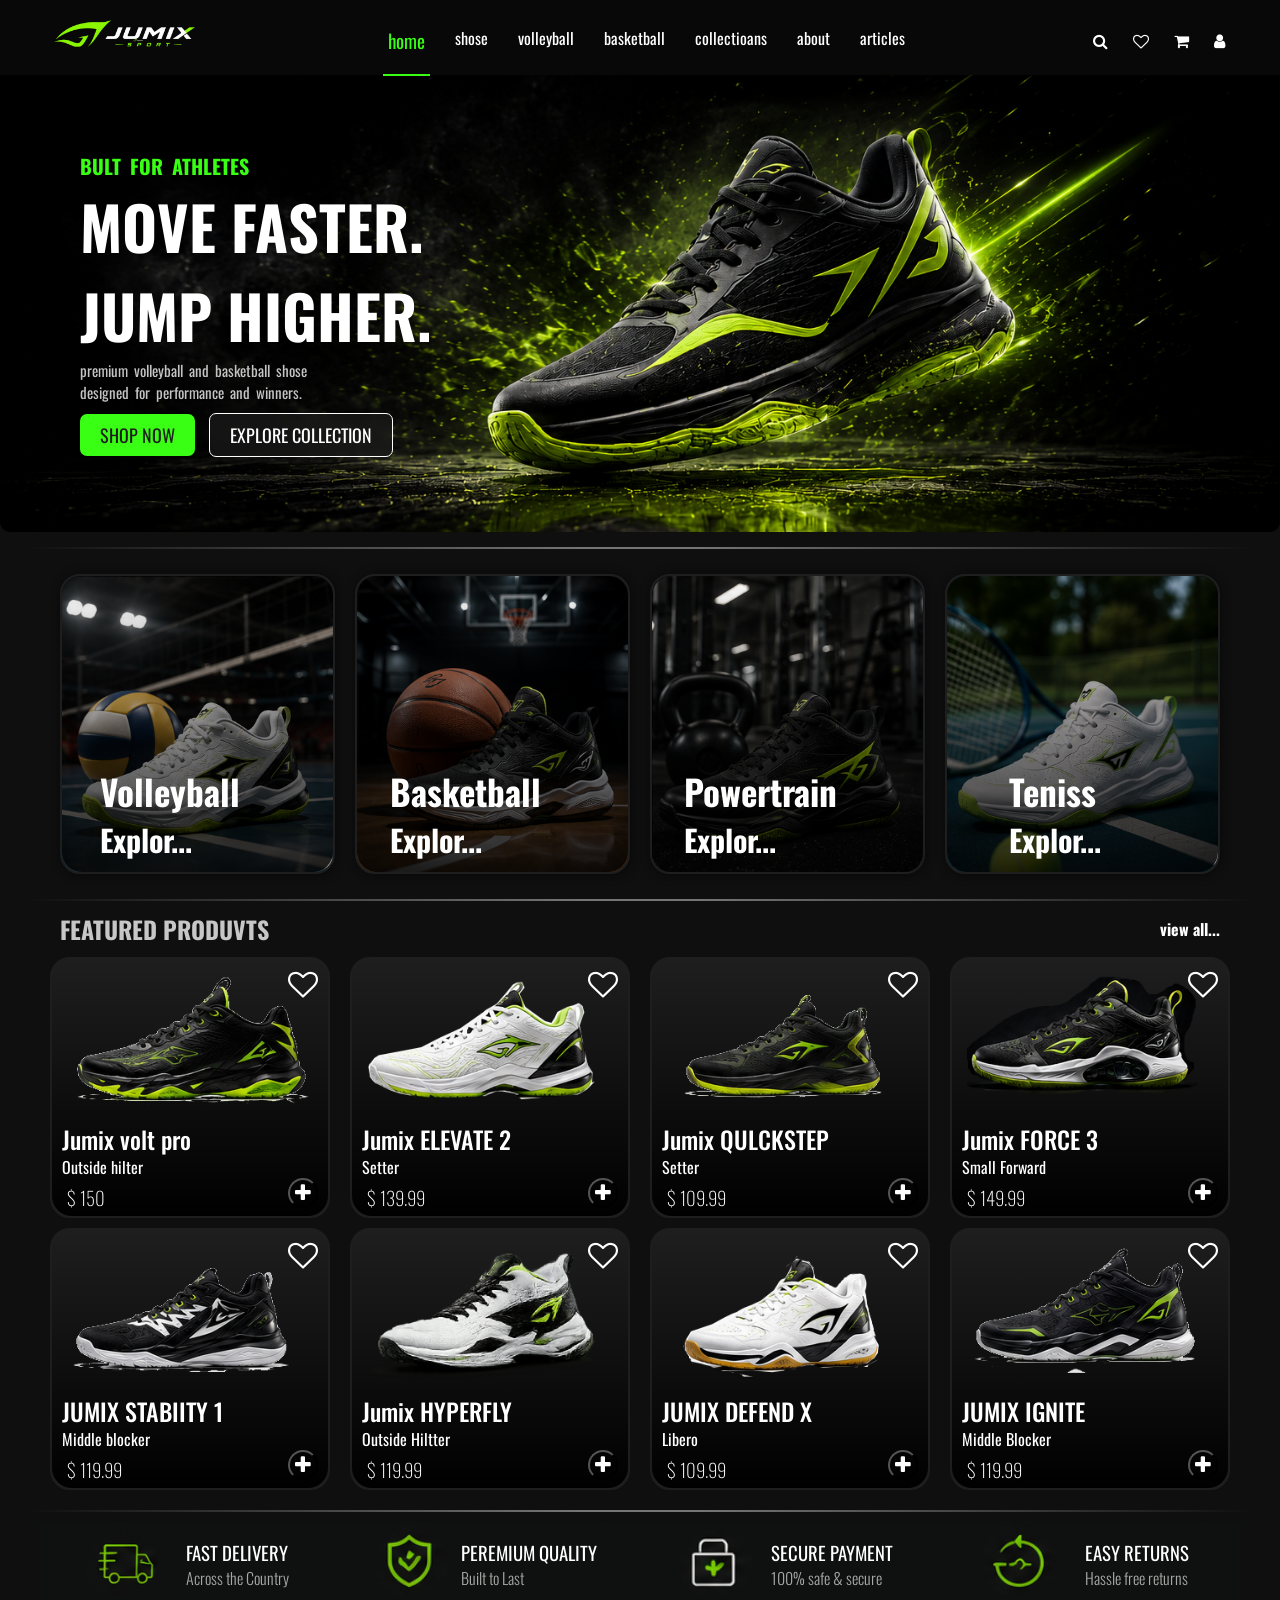
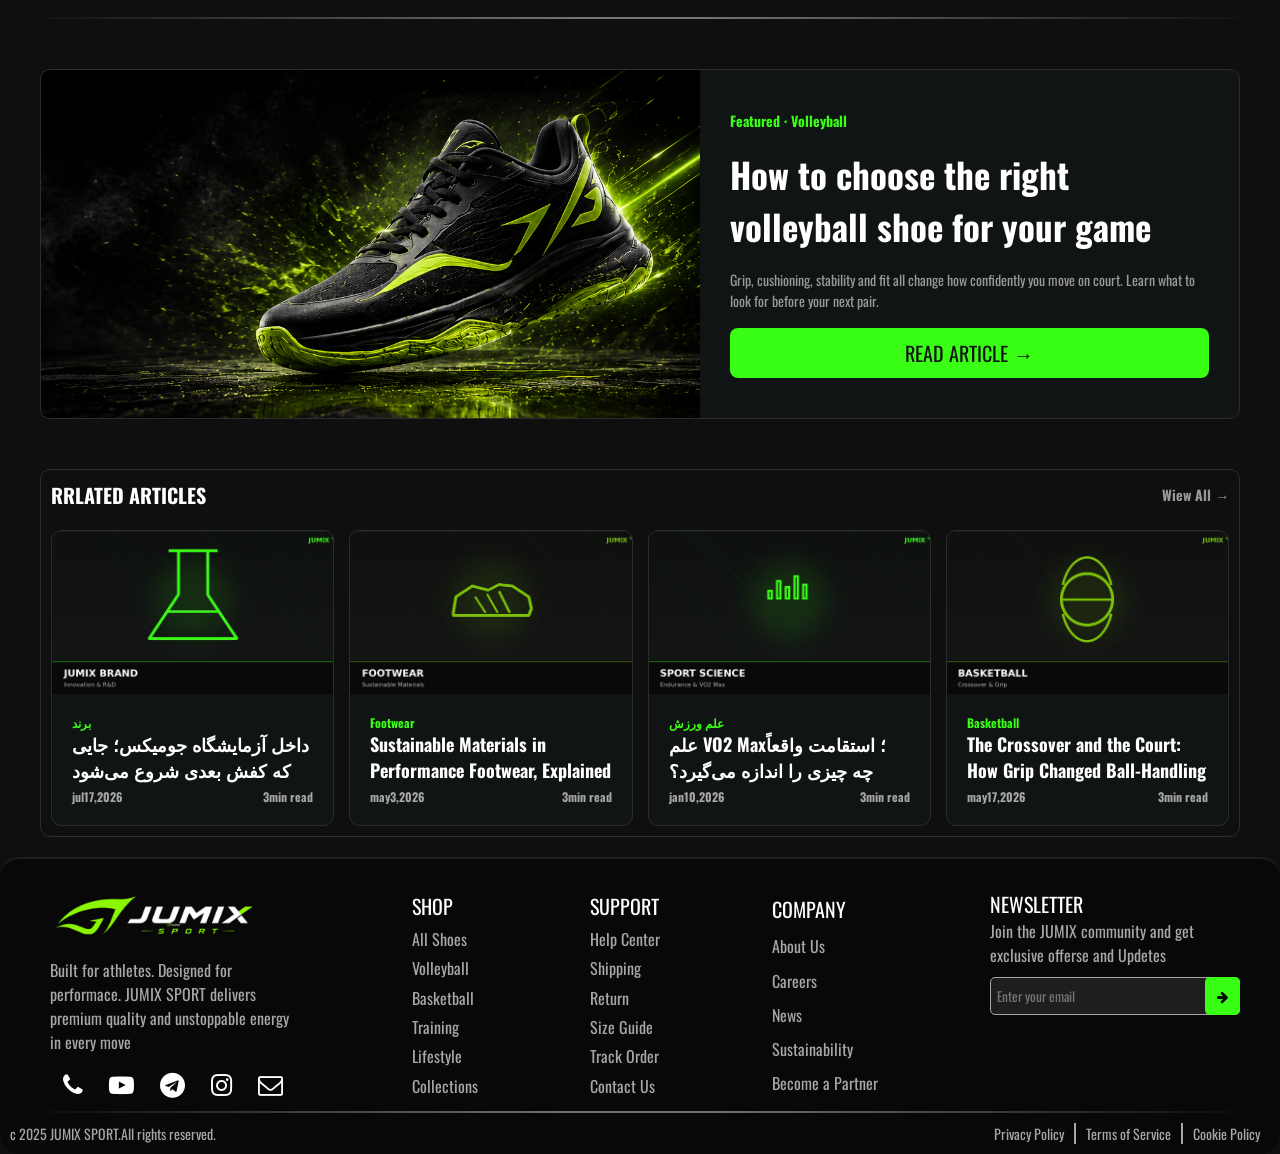
==== commit 91bc813e: "complate-article" ====
--- a/index.html
+++ b/index.html
@@ -224,77 +224,11 @@
     <div id="list-article-import"></div>
 
     <!-- footer section start => -->
-    <footer class="footer">
-        <div class="main-footer">
-            <div class="call-me">
-                <div class="title">
-                    <h3>NEWSLETTER</h3>
-                    <p>Join the JUMIX community and get exclusive offerse and Updetes</p>
-                </div>
-                <div class="emsil-user">
-                    
-                    
-                    <input class="input-email" type="email" placeholder="  Enter your email">
-                <button class="btn-send-mail"><i class="fa fa-arrow-right" aria-hidden="true"></i></button>
-                </div>
-            </div>
-            <ul class="link-footer">
-                <li><h4>COMPANY</h4></li>
-                <li><p><a href="">About Us</a></p></li>
-                <li><p><a href="">Careers</a></p></li>
-                <li><p><a href="">News</a></p></li>
-                <li><p><a href="">Sustainability</a></p></li>
-                <li><p><a href="">Become a Partner</a></p></li>
-            </ul>
-            <ul class="link-footer">
-                <li><h4>SUPPORT</h4></li>
-                <li><p><a href="">Help Center</a></p></li>
-                <li><p><a href="">Shipping</a></p></li>
-                <li><p><a href="">Return</a></p></li>
-                <li><p><a href="">Size Guide</a></p></li>
-                <li><p><a href="">Track Order</a></p></li>
-                <li><p><a href="">Contact Us</a></p></li>
-            </ul>
-            <ul class="link-footer">
-               <li> <h4>SHOP</h4></li>
-                <li><p><a href="">All Shoes</a></p></li>
-                <li><p><a href="">Volleyball</a></p></li>
-                <li><p><a href="">Basketball</a></p></li>
-                <li><p><a href="">Training</a></p></li>
-                <li><p><a href="">Lifestyle</a></p></li>
-                <li><p><a href="">Collections</a></p></li>
-            </ul>
-            <div class="about-us">
-                <div class="logo-img"><img class="img-res" src="assest/img/lego-header-site.png" alt=""></div>
-                <div class="discription">
-                    <p>Built for athletes. Designed for performace. JUMIX SPORT delivers premium quality and unstoppable energy in every move</p>
-                </div>
-                <ul class="icon-contact">
-                    <li><a id="email-icon" href=""><i class="fa fa-envelope-o" aria-hidden="true"></i></a></li>
-                    <li><a id="instagram-icon"  href=""><i class="fa fa-instagram" aria-hidden="true"></i></a></li>
-                    <li><a id="telegram-icon"  href=""><i class="fa fa-telegram" aria-hidden="true"></i></a></li>
-                    <li><a  id="youtube-icon" href=""><i class="fa fa-youtube-play" aria-hidden="true"></i></a></li>
-                    <li><a id="phone-icon"  href=""><i class="fa fa-phone" aria-hidden="true"></i></a></li>
-                </ul>
-            </div>
-            </div>
-            <div>
-                <div class="line-section"></div>
-            </div>
-            <div class="b-footer">
-                <div class="foot-mo">
-                    <h6>c 2025 JUMIX SPORT.All rights reserved.</h6>
-                </div>
-                <ul class="foot-tozi">
-                    <li>Privacy Policy</li>
-                    <li>Terms of Service</li>
-                    <li>Cookie Policy</li>
-                </ul>
-            </div>
-    </footer>
+    <div id="footer-import"></div>
      <!-- <= end  footer section tag  -->
     <script type="module" src="assest/js/list-articles-engin.js"></script>
     <script src="assest/js/java.js"></script>
+    <script type="module" src="assest/js/footer-engine.js"></script>
     <script type="module" src="assest/js/header-Engine.js"></script>
 </body>
 </html>
--- a/assest/css/main.css
+++ b/assest/css/main.css
@@ -111,6 +111,18 @@
     border: 1px solid red;
     border-radius: 10px;
 }
+.warn{
+    margin: auto;
+    margin-top: 20px;
+    color:gold;
+    padding: 20px;
+    width: 100%;
+    height: 100px;
+    text-align: center;
+    text-shadow: 0px 0px 20px;
+    border: 1px solid goldenrod;
+    border-radius: 10px;
+}
 /* ////////////////////////////////////////////////////////// */
 .list-article{
     width: 98%;
@@ -146,6 +158,7 @@
         gap: 15px;
         padding: 10px;
         .card-article{
+            transition: 0.9s;
             background-color: var(--plan3);
             overflow: hidden;
             border: 1px solid var(--line);
@@ -174,7 +187,15 @@
                 .item-header{
                     color: var(--white);
                     font-size: 18px;
-                }
+                    a{
+                        transition: 0.6s;
+                    }
+                }
+                .item-header:hover{
+                    a{
+                    color: var(--green);
+                    text-shadow: 0px 0px 10px ;
+                }}
                 .wraper-item-information{
                     display: flex;
                     margin-top: 5px;
@@ -186,6 +207,10 @@
                 }
             }
         }
+        .card-article:hover{
+            border-color:var(--green2) ;
+            transform: translateY(-10px);
+        }
     }
 }
 
--- a/assest/css/main.css
+++ b/assest/css/main.css
@@ -111,6 +111,18 @@
     border: 1px solid red;
     border-radius: 10px;
 }
+.warn{
+    margin: auto;
+    margin-top: 20px;
+    color:gold;
+    padding: 20px;
+    width: 100%;
+    height: 100px;
+    text-align: center;
+    text-shadow: 0px 0px 20px;
+    border: 1px solid goldenrod;
+    border-radius: 10px;
+}
 /* ////////////////////////////////////////////////////////// */
 .list-article{
     width: 98%;
@@ -146,6 +158,7 @@
         gap: 15px;
         padding: 10px;
         .card-article{
+            transition: 0.9s;
             background-color: var(--plan3);
             overflow: hidden;
             border: 1px solid var(--line);
@@ -174,7 +187,15 @@
                 .item-header{
                     color: var(--white);
                     font-size: 18px;
-                }
+                    a{
+                        transition: 0.6s;
+                    }
+                }
+                .item-header:hover{
+                    a{
+                    color: var(--green);
+                    text-shadow: 0px 0px 10px ;
+                }}
                 .wraper-item-information{
                     display: flex;
                     margin-top: 5px;
@@ -186,6 +207,10 @@
                 }
             }
         }
+        .card-article:hover{
+            border-color:var(--green2) ;
+            transform: translateY(-10px);
+        }
     }
 }
 
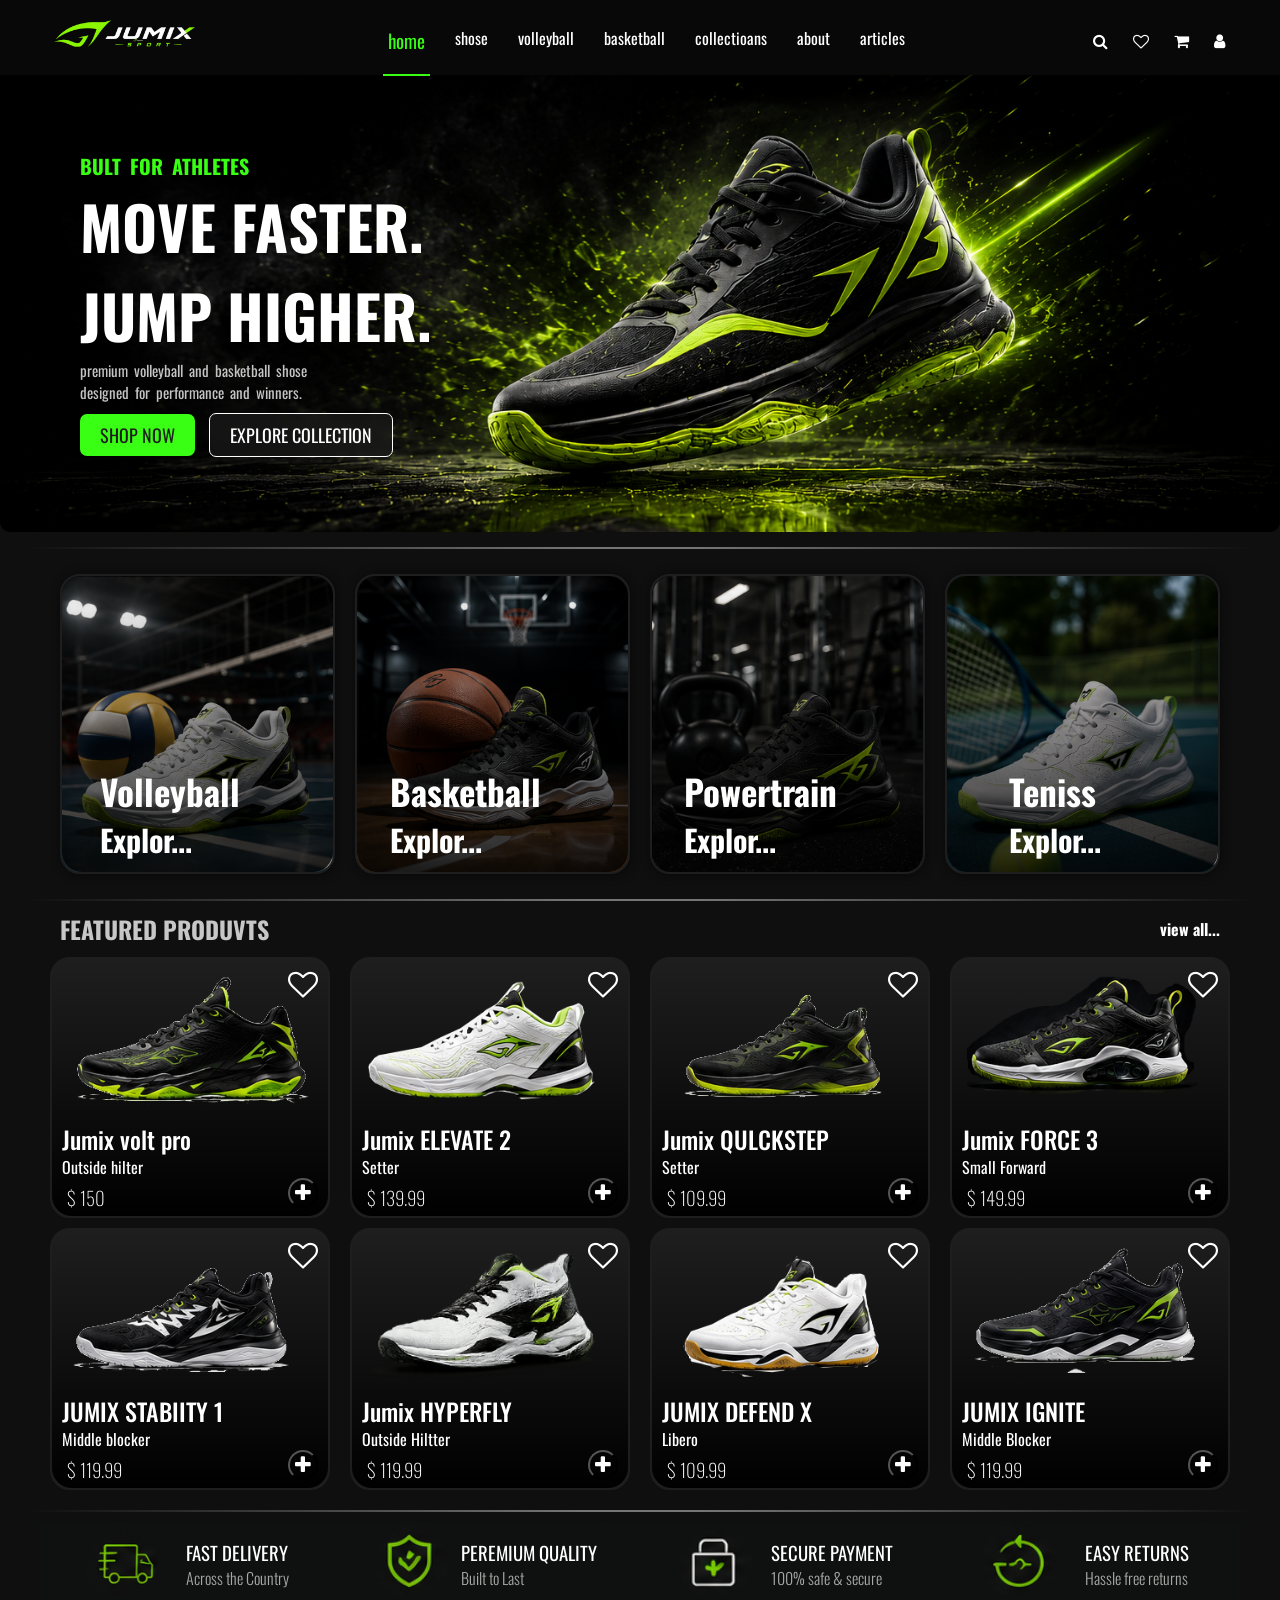
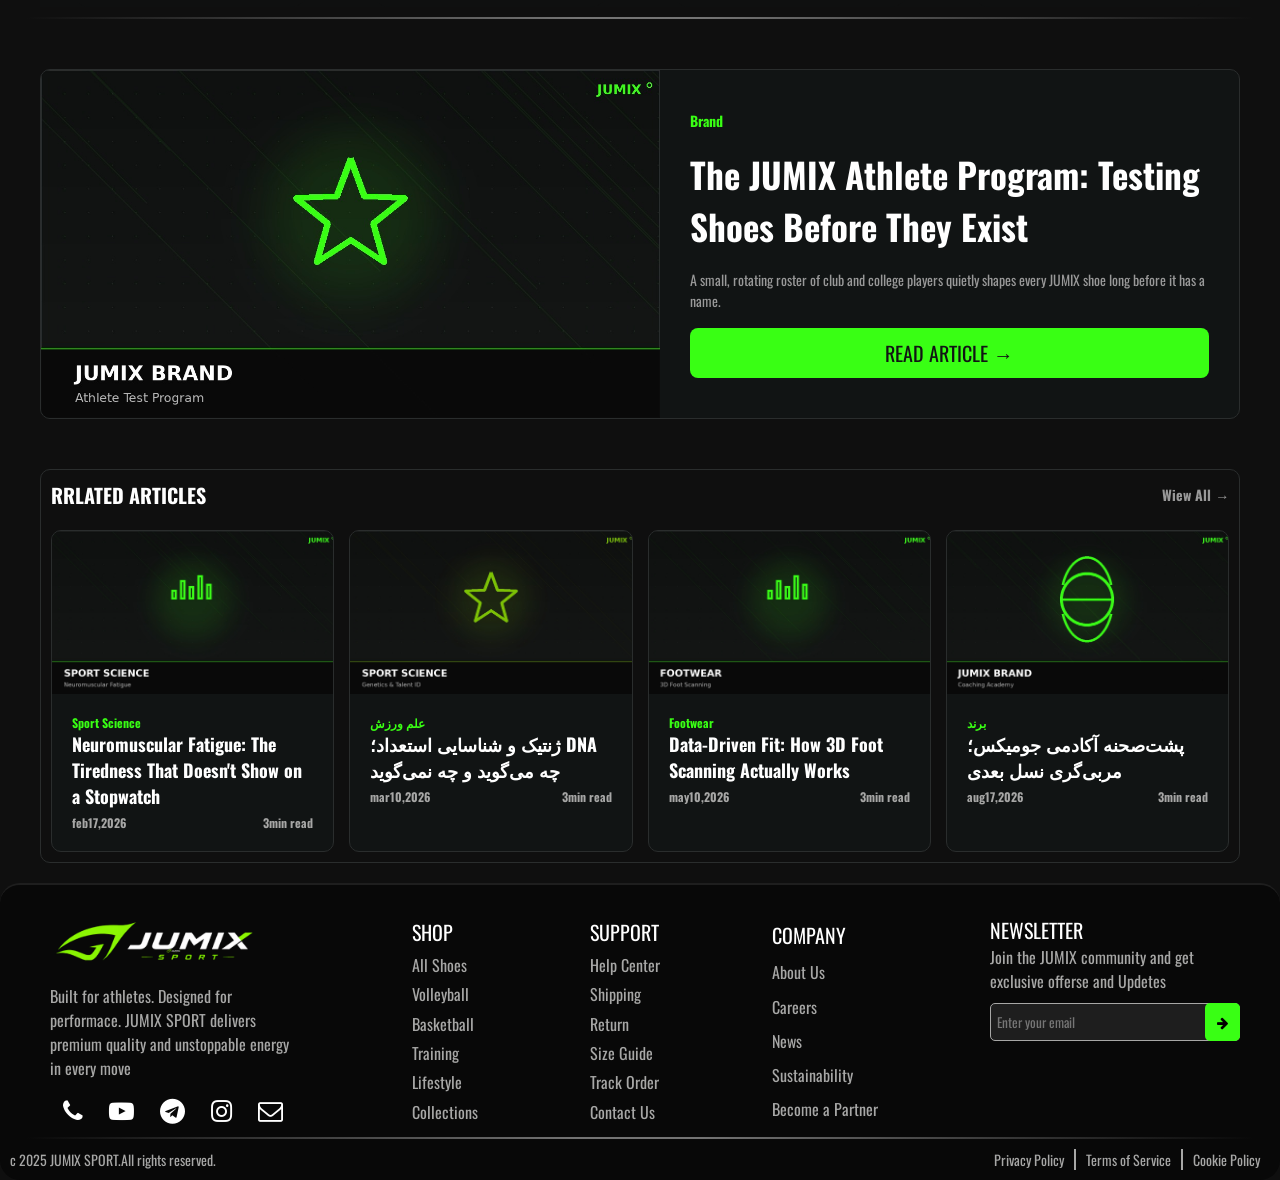
==== commit 38503996: "fixed-bug-articles-and-creat-json-product-format" ====
--- a/index.html
+++ b/index.html
@@ -212,22 +212,15 @@
         <div class="line-section"></div>
     </div>
     <!-- //////////////////////////////// -->
-     <div class="main-banner-art">
-        <img src="assest/img/header.png" alt="">
-        <div class="title-mba">
-            <h3>Featured · Volleyball</h3>
-            <h2>How to choose the right volleyball shoe for your game</h2>
-            <p>Grip, cushioning, stability and fit all change how confidently you move on court. Learn what to look for before your next pair.</p>
-            <button>READ ARTICLE →</button>
-        </div>
-    </div>
+    <div id="banner-article-import"></div>
     <div id="list-article-import"></div>
 
     <!-- footer section start => -->
     <div id="footer-import"></div>
      <!-- <= end  footer section tag  -->
     <script type="module" src="assest/js/list-articles-engin.js"></script>
-    <script src="assest/js/java.js"></script>
+    <!-- <script src="assest/js/java.js"></script> -->
+    <script type="module" src="assest/js/section-art-baner.js"></script>
     <script type="module" src="assest/js/footer-engine.js"></script>
     <script type="module" src="assest/js/header-Engine.js"></script>
 </body>
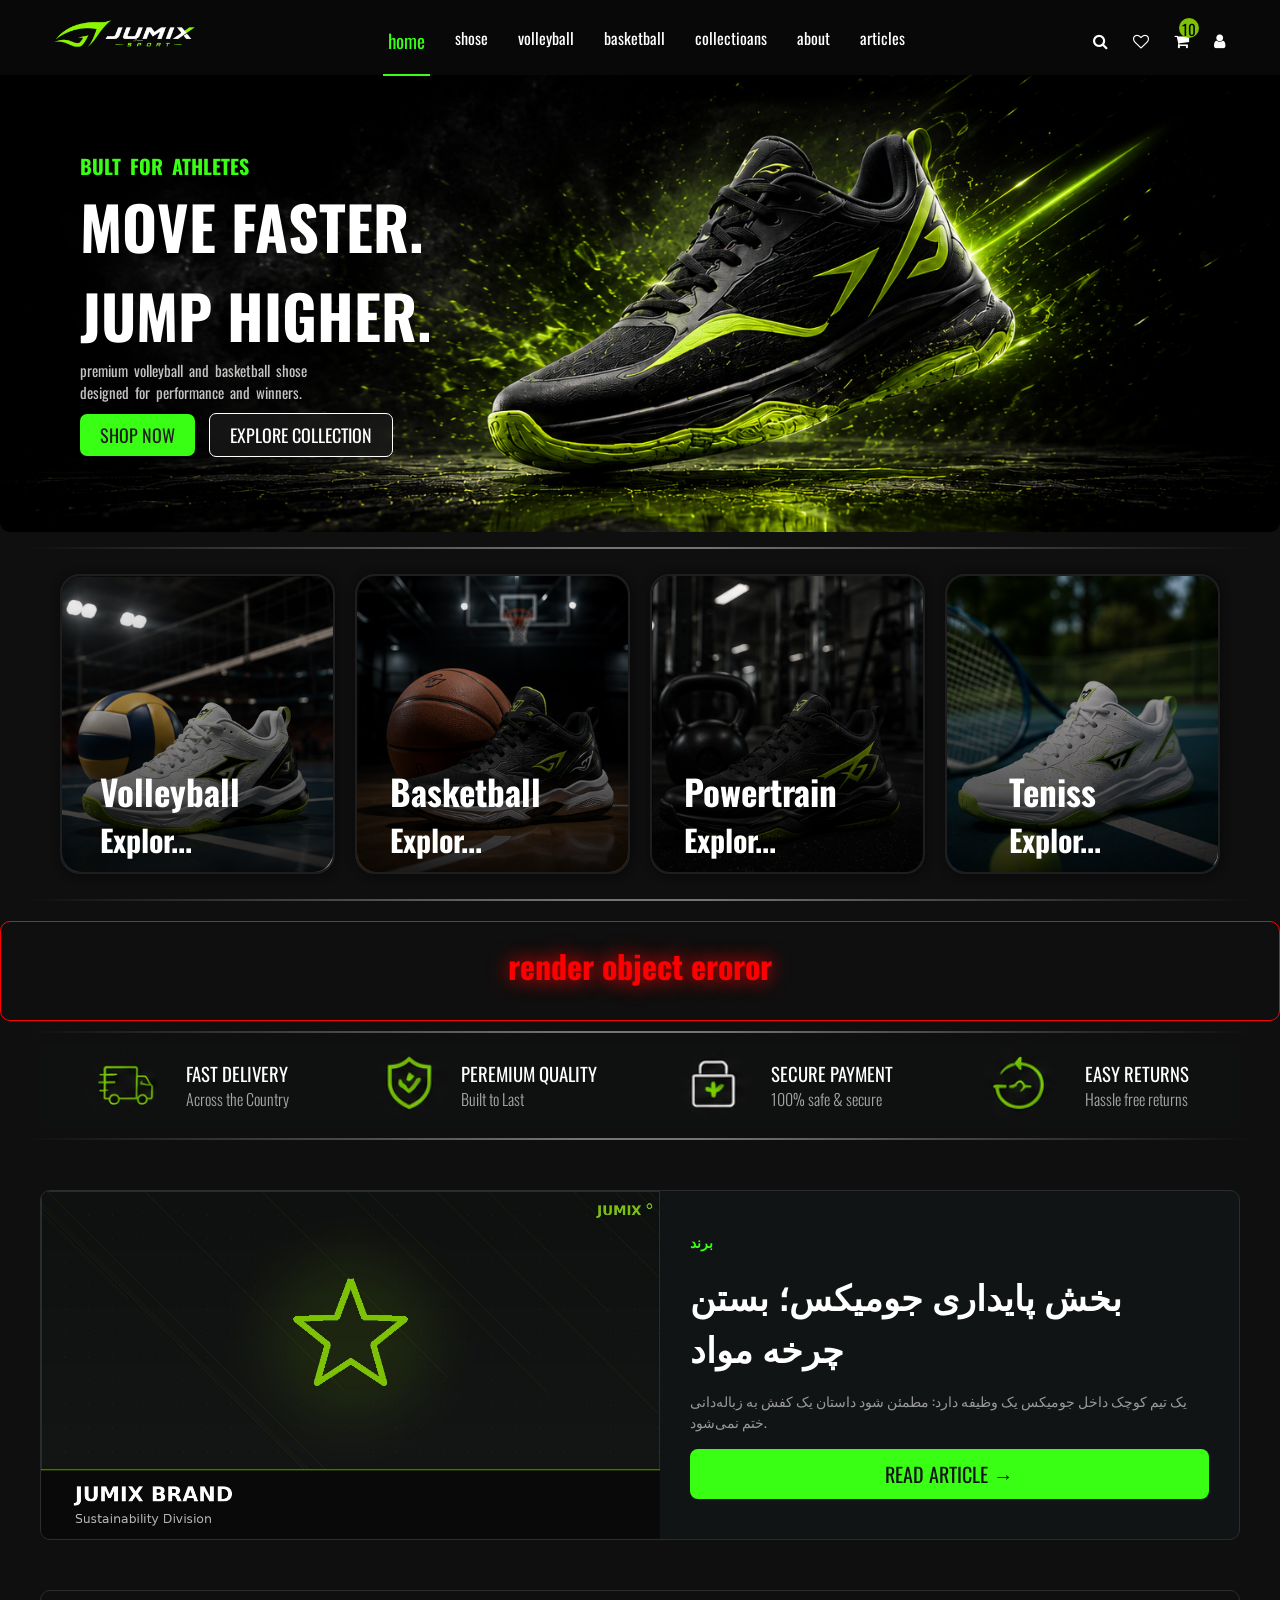
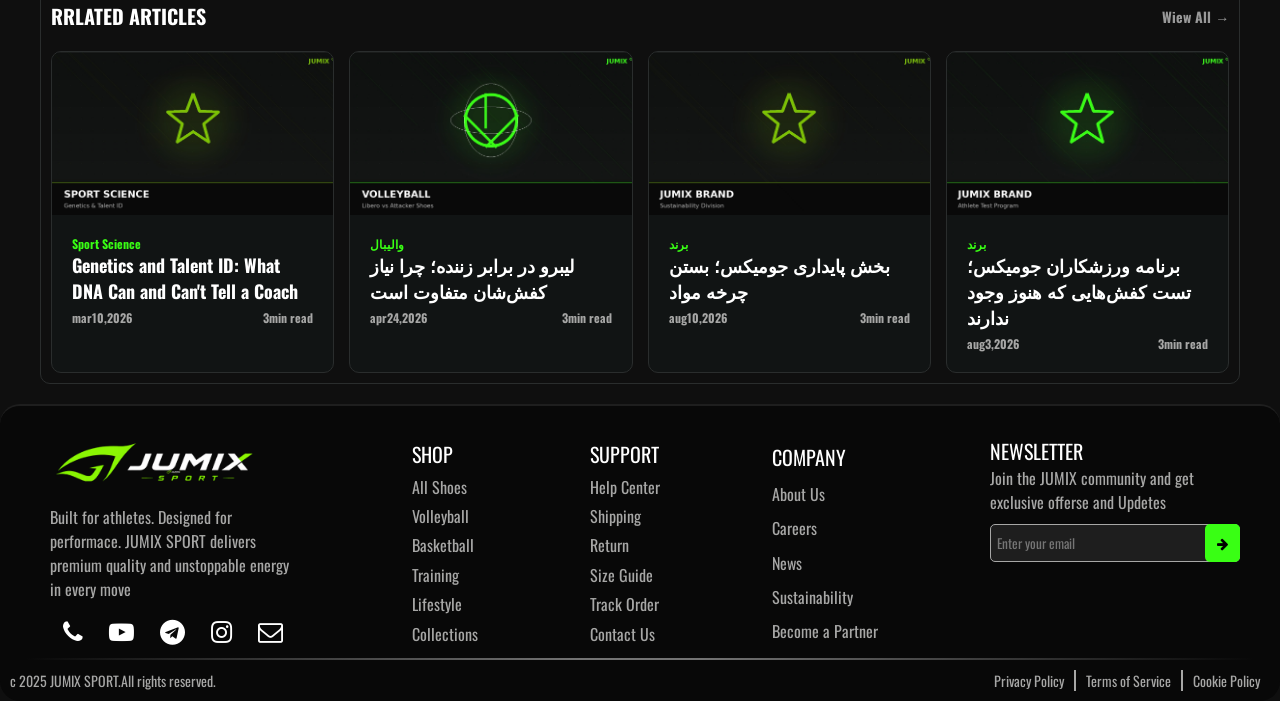
==== commit 828092ee: "ful fix version 1" ====
--- a/index.html
+++ b/index.html
@@ -82,86 +82,8 @@
         <div class="line-section"></div>
     </div>
     <!-- poroduckt section start => -->
-     <div class="header-nav-produkts">
-        <h2>FEATURED PRODUVTS</h2>
-        <h4><a href="product.html">view all...</a></h4>
-     </div>
-    <section class="cards-row-poroduckt">
-        <div class="card-porodukt">
-            <div class="filter-card-poroduct"></div>
-            <div class="card-porodukt-img"><img class="img-res" src="assest/img/shose-2.png" alt=""></div>
-            <button class="love-porodukt" id="favorit-btn"><i id="icon-favorit" class="fa fa-heart-o" aria-hidden="true"></i></button>
-            <h2 class="name-porodukt">Jumix volt pro</h2>
-            <h4 class="type-porodukt">Outside hilter</h4>
-            <h3 class="price-porodukt">$150</h3>
-            <button class="add-shop"><i class="fa fa-plus" aria-hidden="true"></i></button>
-        </div>
-        <div class="card-porodukt">
-            <div class="filter-card-poroduct"></div>
-            <div class="card-porodukt-img"><img class="img-res" src="assest/img/shose-3.png" alt=""></div>
-            <button class="love-porodukt" id="favorit-btn1"><i id="icon-favorit1" class="fa fa-heart-o" aria-hidden="true"></i></button>
-            <h2 class="name-porodukt">Jumix ELEVATE 2</h2>
-            <h4 class="type-porodukt">Setter</h4>
-            <h3 class="price-porodukt">$139.99</h3>
-            <button class="add-shop"><i class="fa fa-plus" aria-hidden="true"></i></button>
-        </div>
-        <div class="card-porodukt">
-            <div class="filter-card-poroduct"></div>
-            <div class="card-porodukt-img"><img class="img-res" src="assest/img/shose-4.png" alt=""></div>
-            <button class="love-porodukt" id="favorit-btn2"><i id="icon-favorit2" class="fa fa-heart-o" aria-hidden="true"></i></button>
-            <h2 class="name-porodukt">Jumix QULCKSTEP</h2>
-            <h4 class="type-porodukt">Setter</h4>
-            <h3 class="price-porodukt">$109.99</h3>
-            <button class="add-shop"><i class="fa fa-plus" aria-hidden="true"></i></button>
-        </div>
-        <div class="card-porodukt">
-            <div class="filter-card-poroduct"></div>
-            <div class="card-porodukt-img"><img class="img-res" src="assest/img/shose-6.png" alt=""></div>
-            <button class="love-porodukt" id="favorit-btn3"><i id="icon-favorit3" class="fa fa-heart-o" aria-hidden="true"></i></button>
-            <h2 class="name-porodukt">Jumix FORCE 3</h2>
-            <h4 class="type-porodukt">Small Forward</h4>
-            <h3 class="price-porodukt">$149.99</h3>
-            <button class="add-shop"><i class="fa fa-plus" aria-hidden="true"></i></button>
-        </div>
-    </section>
-    <section class="cards-row-poroduckt">
-            <div class="card-porodukt">
-            <div class="filter-card-poroduct"></div>
-            <div class="card-porodukt-img"><img class="img-res" src="assest/img/shose-8.png" alt=""></div>
-            <button class="love-porodukt" id="favorit-btn4"><i id="icon-favorit4" class="fa fa-heart-o" aria-hidden="true"></i></button>
-            <h2 class="name-porodukt">JUMIX STABIITY 1</h2>
-            <h4 class="type-porodukt">Middle blocker</h4>
-            <h3 class="price-porodukt">$119.99</h3>
-            <button class="add-shop"><i class="fa fa-plus" aria-hidden="true"></i></button>
-        </div>
-        <div class="card-porodukt">
-            <div class="filter-card-poroduct"></div>
-            <div class="card-porodukt-img"><img class="img-res" src="assest/img/shose-9.png" alt=""></div>
-            <button class="love-porodukt" id="favorit-btn5"><i id="icon-favorit5" class="fa fa-heart-o" aria-hidden="true"></i></button>
-            <h2 class="name-porodukt">Jumix HYPERFLY </h2>
-            <h4 class="type-porodukt">Outside Hiltter</h4>
-            <h3 class="price-porodukt">$119.99</h3>
-            <button class="add-shop"><i class="fa fa-plus" aria-hidden="true"></i></button>
-        </div>
-        <div class="card-porodukt">
-            <div class="filter-card-poroduct"></div>
-            <div class="card-porodukt-img"><img class="img-res" src="assest/img/shose-10.png" alt=""></div>
-            <button class="love-porodukt" id="favorit-btn6"><i id="icon-favorit6" class="fa fa-heart-o" aria-hidden="true"></i></button>
-            <h2 class="name-porodukt">JUMIX DEFEND X</h2>
-            <h4 class="type-porodukt">Libero</h4>
-            <h3 class="price-porodukt">$109.99</h3>
-            <button class="add-shop"><i class="fa fa-plus" aria-hidden="true"></i></button>
-        </div>
-        <div class="card-porodukt">
-            <div class="filter-card-poroduct"></div>
-            <div class="card-porodukt-img"><img class="img-res" src="assest/img/shose-5.png" alt=""></div>
-            <button id="favorit-btn7" class="love-porodukt"><i id="icon-favorit7" class="fa fa-heart-o" aria-hidden="true"></i></button>
-            <h2 class="name-porodukt">JUMIX IGNITE</h2>
-            <h4 class="type-porodukt">Middle Blocker</h4>
-            <h3 class="price-porodukt">$119.99</h3>
-            <button class="add-shop"><i class="fa fa-plus" aria-hidden="true"></i></button>
-        </div>
-    </section>
+    <div id="import-list-product" data-type-render="index" 
+    data-cont="8" data-sort="">FEATURED PRODUCTS</div>
     <!-- <= end  poroduckt section tag  -->
     <div>
         <div class="line-section"></div>
@@ -223,5 +145,7 @@
     <script type="module" src="assest/js/section-art-baner.js"></script>
     <script type="module" src="assest/js/footer-engine.js"></script>
     <script type="module" src="assest/js/header-Engine.js"></script>
+    <!-- ////start product java script -->
+     <script src="assest/js/list-index-manager.js" type="module"></script>
 </body>
 </html>
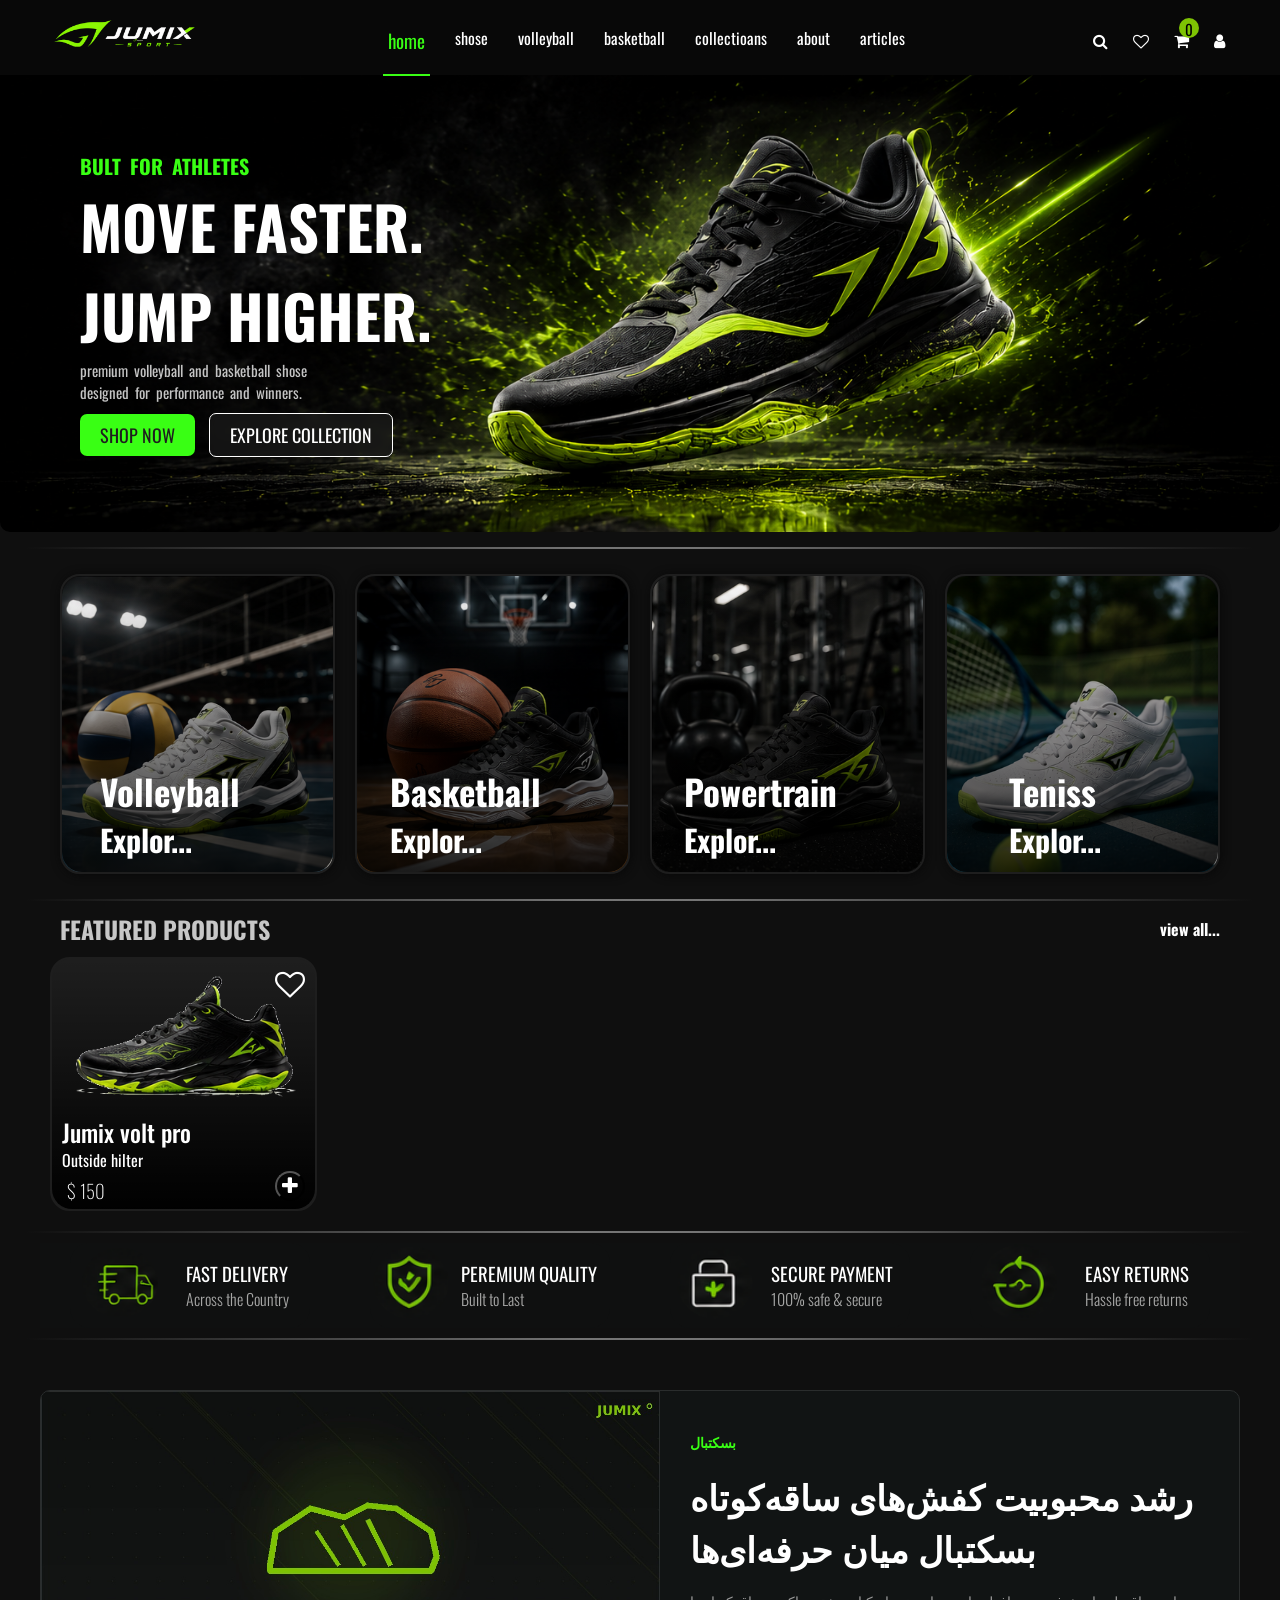
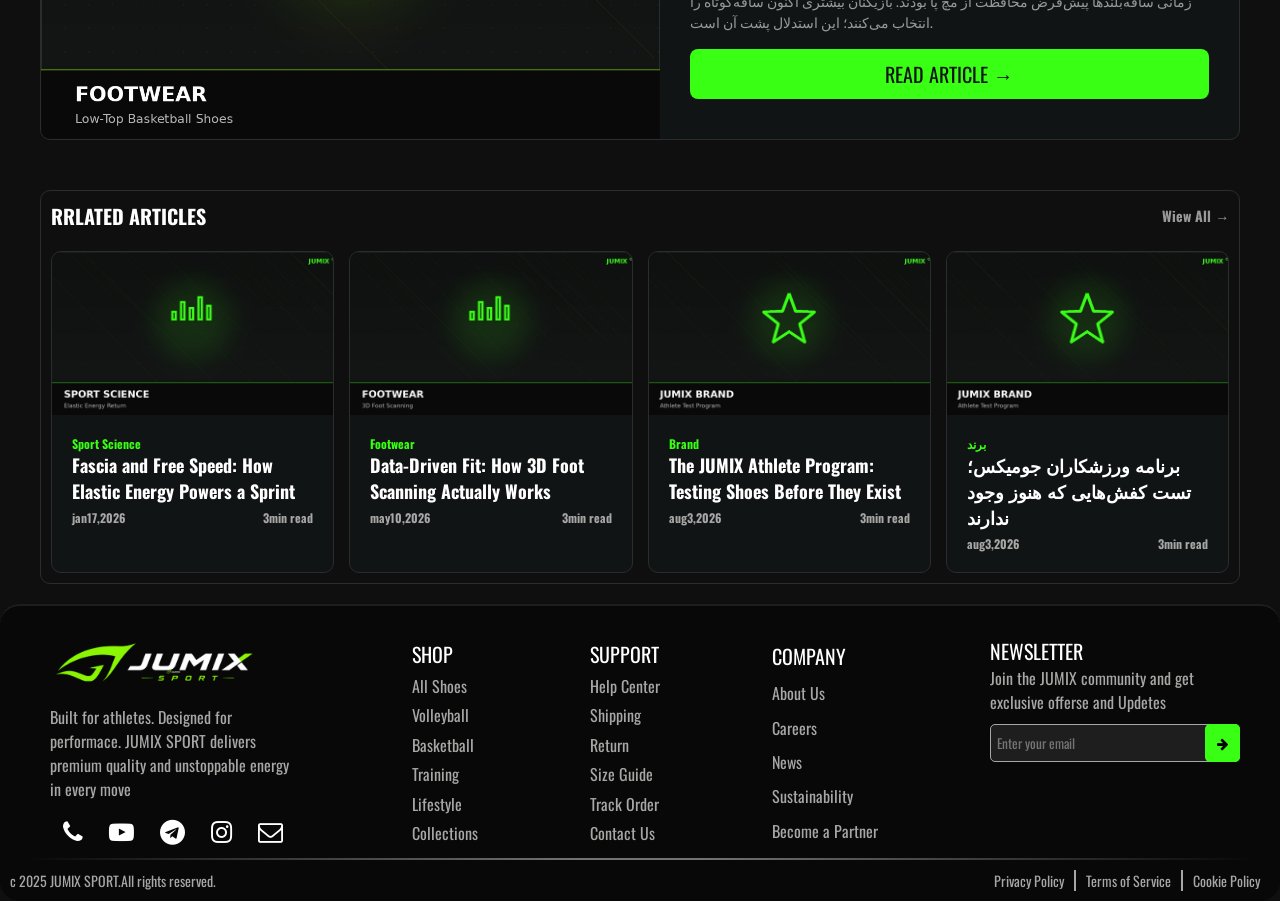
==== commit dcb5839c: "last-version" ====
--- a/index.html
+++ b/index.html
@@ -42,6 +42,7 @@
      <!-- main section start => -->
       <section class="cards-row-type">
         <figure class="card">
+            <a href="products.html?file=volleyball">
             <img class="img-res card-img" src="assest/img/volley-card.png" alt="">
             <div class="filter-card"></div>
             <div class="card-title">
@@ -49,16 +50,20 @@
                 <h4>Explor... </h4>
 
             </div>
+            </a>
         </figure>
         <figure class="card">
+                <a href="products.html?file=basketball">
             <img class="img-res card-img" src="assest/img/basket-card.png" alt="">
             <div class="filter-card"></div>
             <div class="card-title">
                 <h3>basketball</h3>
                 <h4>Explor... </h4>
             </div>
+            </a>
         </figure>
         <figure class="card">
+            <a href="products.html?file=lifestyle">
             <img class="img-res card-img" src="assest/img/body-card.png" alt="">
             <div class="filter-card"></div>
             <div class="card-title">
@@ -66,8 +71,10 @@
                 <h4>Explor... </h4>
 
             </div>
+            </a>
         </figure>   
         <figure class="card">
+            <a href="products.html?file=training">
             <img class="img-res card-img" src="assest/img/tenis-card.png" alt="">
             <div class="filter-card"></div>
             <div class="card-title">
@@ -75,6 +82,7 @@
                 <h4>Explor... </h4>
 
             </div>
+            </a>
         </figure>     
       </section>
    <!-- <= end  main section tag  -->
--- a/assest/css/main.css
+++ b/assest/css/main.css
@@ -121,6 +121,18 @@
     text-align: center;
     text-shadow: 0px 0px 20px;
     border: 1px solid goldenrod;
+    border-radius: 10px;
+}
+.sucses{
+    margin: auto;
+    margin-top: 20px;
+    color:var(--green);
+    padding: 20px;
+    width: 100%;
+    height: 100px;
+    text-align: center;
+    text-shadow: 0px 0px 20px;
+    border: 1px solid var(--green);
     border-radius: 10px;
 }
 /* ////////////////////////////////////////////////////////// */
--- a/assest/css/main.css
+++ b/assest/css/main.css
@@ -121,6 +121,18 @@
     text-align: center;
     text-shadow: 0px 0px 20px;
     border: 1px solid goldenrod;
+    border-radius: 10px;
+}
+.sucses{
+    margin: auto;
+    margin-top: 20px;
+    color:var(--green);
+    padding: 20px;
+    width: 100%;
+    height: 100px;
+    text-align: center;
+    text-shadow: 0px 0px 20px;
+    border: 1px solid var(--green);
     border-radius: 10px;
 }
 /* ////////////////////////////////////////////////////////// */
